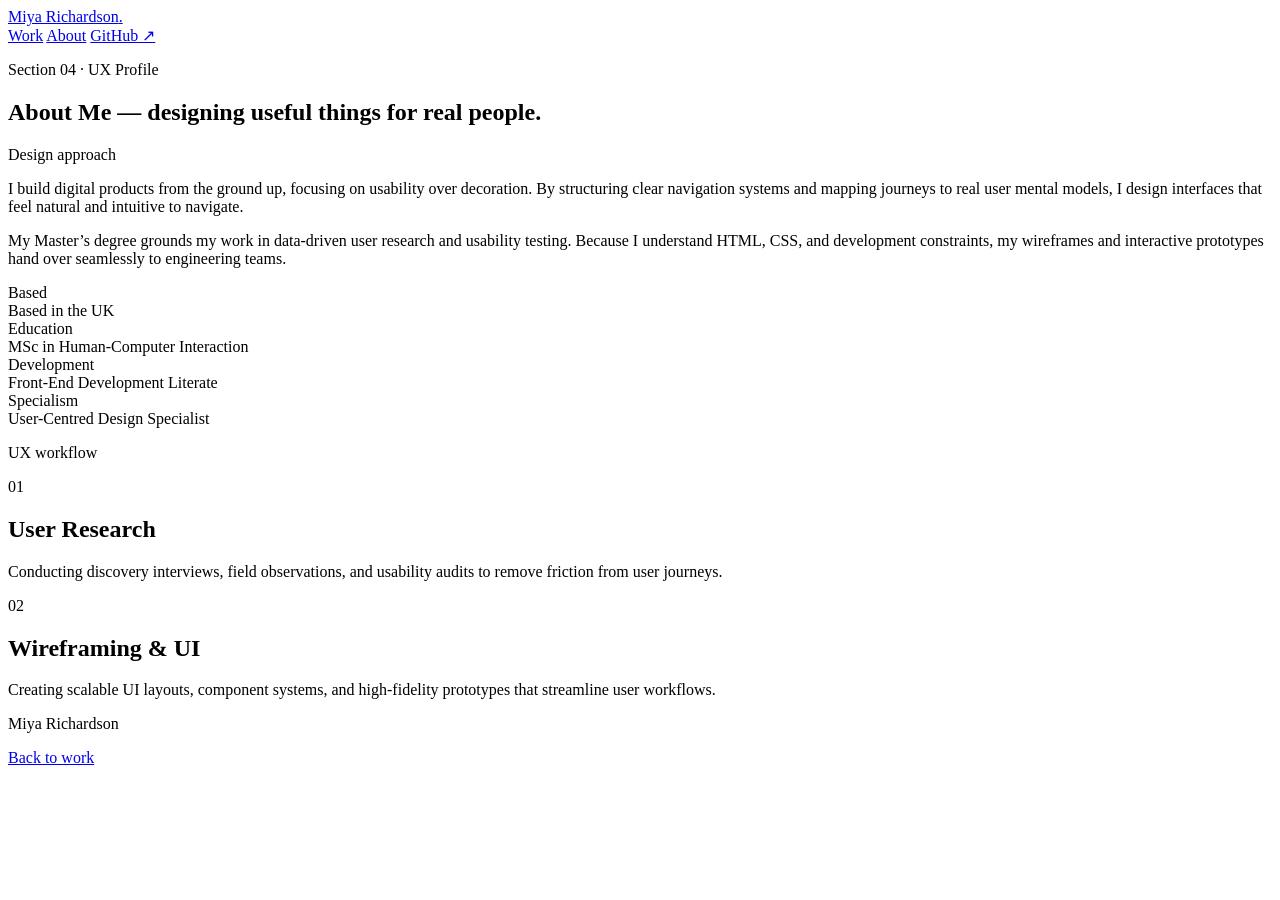
==== about.html @ 5bf1ccdc "Refactor about.html with new layout and styles Updated the structure and content of the about.html f" ====
<!DOCTYPE html>
<html lang="en-GB">

<head>
  <meta charset="UTF-8">
  <title>About Miya | Portfolio</title>
  <meta name="viewport" content="width=device-width, initial-scale=1">

  <link rel="stylesheet" href="style.css">
</head>

<body>

<header class="site-header">

  <div class="container site-nav">

    <a href="index.html" class="logo">
      Miya Richardson<span>.</span>
    </a>

    <nav class="nav-links">
      <a href="index.html#work" class="nav-link">Work</a>
      <a href="about.html" class="nav-link">About</a>

      <a
        href="https://github.com"
        target="_blank"
        rel="noopener noreferrer"
        class="nav-link"
      >
        GitHub ↗
      </a>
    </nav>

  </div>

</header>


<main>

  <!-- ABOUT HERO -->

  <section class="about-hero">

    <div class="container">

      <p class="eyebrow">
        Section 04 · UX Profile
      </p>

      <h1>
        About Me
        <span class="muted">
          — designing useful things for real people.
        </span>
      </h1>

    </div>

  </section>


  <!-- PROFILE -->

  <section class="profile-section section-border">

    <div class="container">

      <div class="two-column">

        <div>

          <p class="eyebrow">
            Design approach
          </p>

        </div>

        <div>

          <p class="large-copy">
            I build digital products from the ground up, focusing on
            usability over decoration. By structuring clear navigation
            systems and mapping journeys to real user mental models,
            I design interfaces that feel natural and intuitive to navigate.
          </p>

          <p class="body-copy">
            My Master’s degree grounds my work in data-driven user research
            and usability testing. Because I understand HTML, CSS, and
            development constraints, my wireframes and interactive prototypes
            hand over seamlessly to engineering teams.
          </p>

        </div>

      </div>


      <!-- DETAILS -->

      <div class="info-list">

        <div class="info-row">

          <div class="info-label">
            Based
          </div>

          <div class="info-value">
            Based in the UK
          </div>

        </div>

        <div class="info-row">

          <div class="info-label">
            Education
          </div>

          <div class="info-value">
            MSc in Human-Computer Interaction
          </div>

        </div>

        <div class="info-row">

          <div class="info-label">
            Development
          </div>

          <div class="info-value">
            Front-End Development Literate
          </div>

        </div>

        <div class="info-row">

          <div class="info-label">
            Specialism
          </div>

          <div class="info-value">
            User-Centred Design Specialist
          </div>

        </div>

      </div>

    </div>

  </section>


  <!-- WORKFLOW -->

  <section class="section">

    <div class="container">

      <div class="two-column">

        <div>

          <p class="eyebrow">
            UX workflow
          </p>

        </div>

        <div>

          <div class="approach-grid">

            <div class="approach-item">

              <span class="approach-number">
                01
              </span>

              <h2>
                User Research
              </h2>

              <p>
                Conducting discovery interviews, field observations,
                and usability audits to remove friction from user journeys.
              </p>

            </div>


            <div class="approach-item">

              <span class="approach-number">
                02
              </span>

              <h2>
                Wireframing &amp; UI
              </h2>

              <p>
                Creating scalable UI layouts, component systems, and
                high-fidelity prototypes that streamline user workflows.
              </p>

            </div>

          </div>

        </div>

      </div>

    </div>

  </section>

</main>


<footer>

  <div class="container footer-inner">

    <p>
      Miya Richardson
    </p>

    <a
      href="index.html"
      class="nav-link"
    >
      Back to work
    </a>

  </div>

</footer>

</body>
</html>
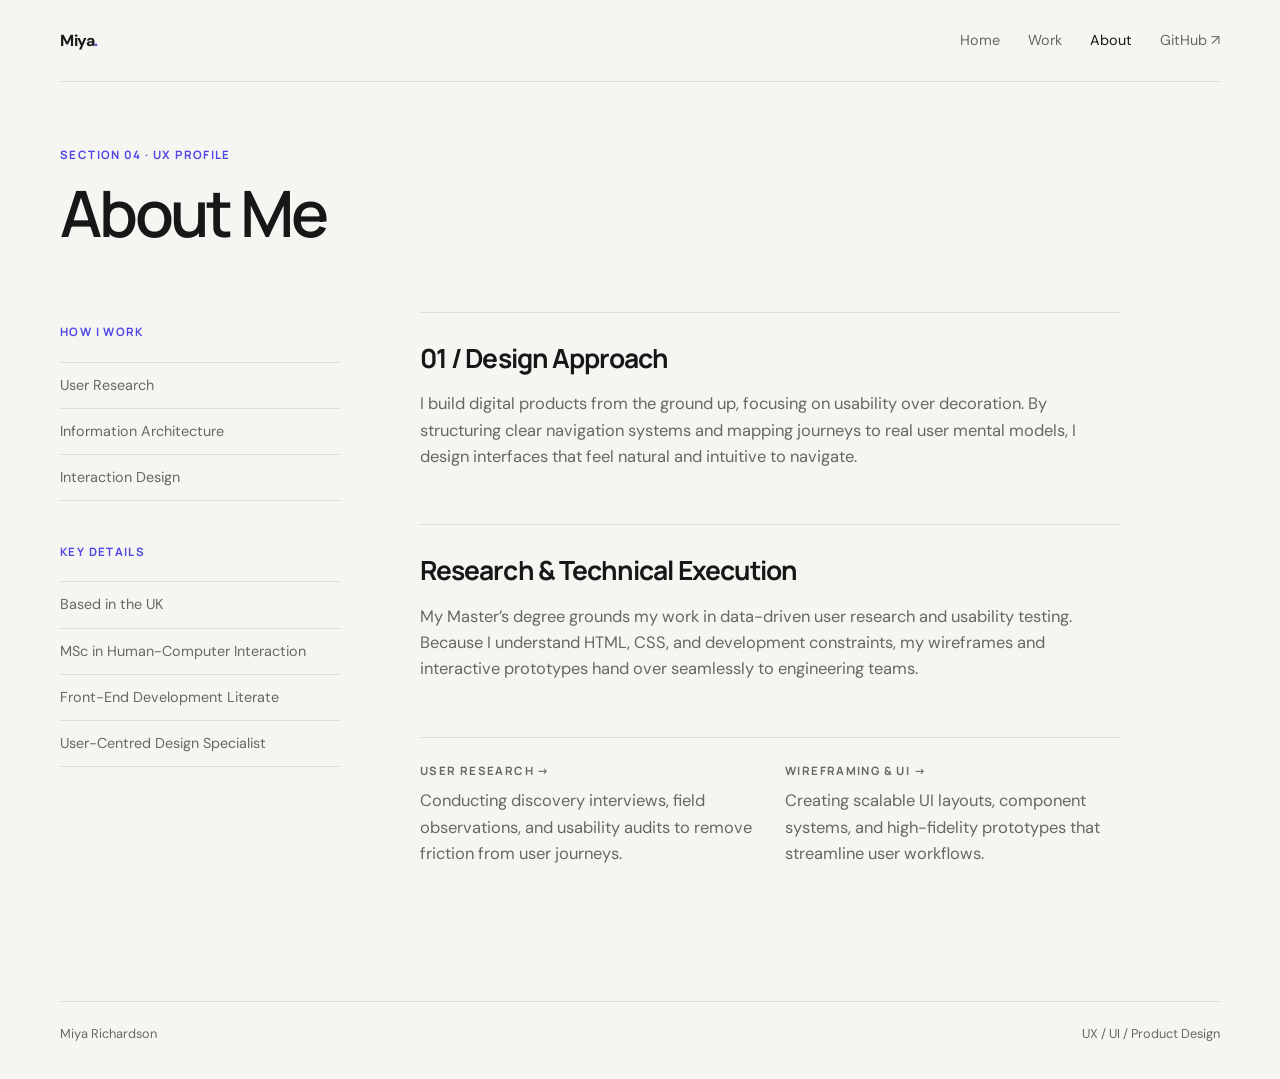
==== commit b727876e: "Add files via upload" ====
--- a/about.html
+++ b/about.html
@@ -1,249 +1,24 @@
-<!DOCTYPE html>
-<html lang="en-GB">
-
-<head>
-  <meta charset="UTF-8">
-  <title>About Miya | Portfolio</title>
-  <meta name="viewport" content="width=device-width, initial-scale=1">
-
-  <link rel="stylesheet" href="style.css">
-</head>
-
-<body>
-
-<header class="site-header">
-
-  <div class="container site-nav">
-
-    <a href="index.html" class="logo">
-      Miya Richardson<span>.</span>
-    </a>
-
-    <nav class="nav-links">
-      <a href="index.html#work" class="nav-link">Work</a>
-      <a href="about.html" class="nav-link">About</a>
-
-      <a
-        href="https://github.com"
-        target="_blank"
-        rel="noopener noreferrer"
-        class="nav-link"
-      >
-        GitHub ↗
-      </a>
-    </nav>
-
-  </div>
-
-</header>
-
-
-<main>
-
-  <!-- ABOUT HERO -->
-
-  <section class="about-hero">
-
-    <div class="container">
-
-      <p class="eyebrow">
-        Section 04 · UX Profile
-      </p>
-
-      <h1>
-        About Me
-        <span class="muted">
-          — designing useful things for real people.
-        </span>
-      </h1>
-
-    </div>
-
-  </section>
-
-
-  <!-- PROFILE -->
-
-  <section class="profile-section section-border">
-
-    <div class="container">
-
-      <div class="two-column">
-
-        <div>
-
-          <p class="eyebrow">
-            Design approach
-          </p>
-
-        </div>
-
-        <div>
-
-          <p class="large-copy">
-            I build digital products from the ground up, focusing on
-            usability over decoration. By structuring clear navigation
-            systems and mapping journeys to real user mental models,
-            I design interfaces that feel natural and intuitive to navigate.
-          </p>
-
-          <p class="body-copy">
-            My Master’s degree grounds my work in data-driven user research
-            and usability testing. Because I understand HTML, CSS, and
-            development constraints, my wireframes and interactive prototypes
-            hand over seamlessly to engineering teams.
-          </p>
-
-        </div>
-
-      </div>
-
-
-      <!-- DETAILS -->
-
-      <div class="info-list">
-
-        <div class="info-row">
-
-          <div class="info-label">
-            Based
-          </div>
-
-          <div class="info-value">
-            Based in the UK
-          </div>
-
-        </div>
-
-        <div class="info-row">
-
-          <div class="info-label">
-            Education
-          </div>
-
-          <div class="info-value">
-            MSc in Human-Computer Interaction
-          </div>
-
-        </div>
-
-        <div class="info-row">
-
-          <div class="info-label">
-            Development
-          </div>
-
-          <div class="info-value">
-            Front-End Development Literate
-          </div>
-
-        </div>
-
-        <div class="info-row">
-
-          <div class="info-label">
-            Specialism
-          </div>
-
-          <div class="info-value">
-            User-Centred Design Specialist
-          </div>
-
-        </div>
-
-      </div>
-
-    </div>
-
-  </section>
-
-
-  <!-- WORKFLOW -->
-
-  <section class="section">
-
-    <div class="container">
-
-      <div class="two-column">
-
-        <div>
-
-          <p class="eyebrow">
-            UX workflow
-          </p>
-
-        </div>
-
-        <div>
-
-          <div class="approach-grid">
-
-            <div class="approach-item">
-
-              <span class="approach-number">
-                01
-              </span>
-
-              <h2>
-                User Research
-              </h2>
-
-              <p>
-                Conducting discovery interviews, field observations,
-                and usability audits to remove friction from user journeys.
-              </p>
-
-            </div>
-
-
-            <div class="approach-item">
-
-              <span class="approach-number">
-                02
-              </span>
-
-              <h2>
-                Wireframing &amp; UI
-              </h2>
-
-              <p>
-                Creating scalable UI layouts, component systems, and
-                high-fidelity prototypes that streamline user workflows.
-              </p>
-
-            </div>
-
-          </div>
-
-        </div>
-
-      </div>
-
-    </div>
-
-  </section>
-
-</main>
-
-
-<footer>
-
-  <div class="container footer-inner">
-
-    <p>
-      Miya Richardson
-    </p>
-
-    <a
-      href="index.html"
-      class="nav-link"
-    >
-      Back to work
-    </a>
-
-  </div>
-
-</footer>
-
-</body>
-</html>
+<!DOCTYPE html>
+<html lang="en-GB">
+<head><meta charset="UTF-8"><meta name="viewport" content="width=device-width, initial-scale=1"><title>About Miya | Portfolio</title><link rel="stylesheet" href="portfolio.css"></head>
+<body>
+<div class="site-shell">
+<header class="topbar"><a class="brand" href="index.html">Miya<span>.</span></a><nav class="nav"><a href="index.html">Home</a><a href="index.html#projects">Work</a><a class="active" href="about.html">About</a><a href="https://github.com" target="_blank" rel="noopener">GitHub ↗</a></nav></header>
+<main>
+<section class="about-intro"><p class="eyebrow mono">Section 04 · UX Profile</p><h1>About Me</h1></section>
+<section class="about-grid">
+<aside class="about-side">
+<p class="mono" style="color:var(--accent);font-weight:700">How I work</p>
+<div class="skill-list"><div>User Research</div><div>Information Architecture</div><div>Interaction Design</div></div>
+<div style="margin-top:42px"><p class="mono" style="color:var(--accent);font-weight:700">Key details</p><div class="skill-list"><div>Based in the UK</div><div>MSc in Human-Computer Interaction</div><div>Front-End Development Literate</div><div>User-Centred Design Specialist</div></div></div>
+</aside>
+<div class="about-content">
+<div class="clean-box"><h2>01 / Design Approach</h2><p>I build digital products from the ground up, focusing on usability over decoration. By structuring clear navigation systems and mapping journeys to real user mental models, I design interfaces that feel natural and intuitive to navigate.</p></div>
+<div class="clean-box"><h2>Research &amp; Technical Execution</h2><p>My Master’s degree grounds my work in data-driven user research and usability testing. Because I understand HTML, CSS, and development constraints, my wireframes and interactive prototypes hand over seamlessly to engineering teams.</p></div>
+<div class="clean-box"><div style="display:grid;grid-template-columns:repeat(2,minmax(0,1fr));gap:30px"><div><p class="eyebrow mono" style="margin-bottom:8px">User Research →</p><p>Conducting discovery interviews, field observations, and usability audits to remove friction from user journeys.</p></div><div><p class="eyebrow mono" style="margin-bottom:8px">Wireframing &amp; UI →</p><p>Creating scalable UI layouts, component systems, and high-fidelity prototypes that streamline user workflows.</p></div></div></div>
+</div>
+</section>
+</main>
+<footer class="footer"><span>Miya Richardson</span><span>UX / UI / Product Design</span></footer>
+</div>
+</body></html>
--- a/portfolio.css
+++ b/portfolio.css
@@ -0,0 +1,12 @@
+@import url('https://fonts.googleapis.com/css2?family=DM+Sans:wght@400;500;600;700&family=Manrope:wght@400;500;600;700&display=swap');
+
+:root{--bg:#f5f5f2;--surface:#ffffff;--ink:#171717;--muted:#686862;--accent:#4f46e5;--line:#deded8;--soft:#eeeee9;}
+*{box-sizing:border-box} html{scroll-behavior:smooth} body{margin:0;background:var(--bg);color:var(--ink);font-family:'DM Sans',system-ui,sans-serif;font-size:16px;line-height:1.6} a{color:inherit;text-decoration:none} img{display:block;max-width:100%}
+.ui-sans, p, li{font-family:'DM Sans',system-ui,sans-serif}.mono{font-family:'Manrope',system-ui,sans-serif;font-size:.72rem!important;letter-spacing:.12em;text-transform:uppercase}.sketchbook-container{background:var(--bg)!important;background-image:none!important;min-height:100vh}.paper-sheet{background:transparent!important;box-shadow:none!important;border:0!important;border-radius:0!important;transform:none!important;min-height:0!important;transition:none!important;margin:0!important;overflow:visible!important}.page-turn-enter-forward,.page-turn-exit-forward,.page-turn-exit-backwards{transform:none!important;opacity:1!important}
+.site-shell{width:min(1160px,calc(100% - 40px));margin:0 auto}.topbar{height:82px;display:flex;align-items:center;justify-content:space-between;border-bottom:1px solid var(--line)}.brand{font-weight:700;letter-spacing:-.03em}.brand span{color:var(--accent)}.nav{display:flex;gap:28px;align-items:center;font-size:.9rem}.nav a{color:var(--muted);transition:color .2s}.nav a:hover,.nav a.active{color:var(--ink)}
+main{padding:0}.eyebrow{color:var(--accent);font-weight:700;margin:0 0 16px}.hero{padding:74px 0 58px}.hero h1{font-family:'Manrope',sans-serif;font-weight:600;letter-spacing:-.055em;font-size:clamp(2.5rem,6vw,4.8rem);line-height:1.02;max-width:920px;margin:0}.hero h1 em{font-style:normal;color:var(--accent)}.hero-copy{max-width:650px;color:var(--muted);font-size:1.1rem;margin:24px 0 0}.hero-actions{display:flex;gap:12px;margin-top:28px;flex-wrap:wrap}.btn{display:inline-flex;align-items:center;justify-content:center;padding:12px 18px;border-radius:999px;font-size:.88rem;font-weight:600;border:1px solid var(--ink);transition:transform .2s,background .2s}.btn:hover{transform:translateY(-2px)}.btn.primary{background:var(--ink);color:white}.btn.secondary{background:transparent}.section{padding:48px 0}.section-head{display:flex;justify-content:space-between;align-items:end;gap:24px;margin-bottom:22px}.section-title{font-family:'Manrope',sans-serif;font-size:1.7rem;letter-spacing:-.035em;margin:0;font-weight:600}.section-note{color:var(--muted);font-size:.9rem;margin:0}
+.project-list{display:grid;grid-template-columns:repeat(2,minmax(0,1fr));gap:20px}.project-card{background:var(--surface);border:1px solid var(--line);border-radius:18px;overflow:hidden;transition:transform .25s,box-shadow .25s,border-color .25s}.project-card:hover{transform:translateY(-4px);border-color:#c9c9c2;box-shadow:0 14px 35px rgba(0,0,0,.06)}.project-visual{height:285px;background:#f0f0ec;display:flex;align-items:center;justify-content:center;padding:28px}.project-visual img{max-height:230px;width:auto;max-width:72%;object-fit:contain}.project-card:nth-child(2) .project-visual img{max-height:210px;max-width:78%}.project-body{padding:22px 24px 24px}.project-meta{color:var(--accent);margin:0 0 8px}.project-body h3{font-family:'Manrope',sans-serif;font-size:1.45rem;line-height:1.2;letter-spacing:-.03em;margin:0 0 10px}.project-body p{color:var(--muted);margin:0;max-width:52ch}.project-link{display:inline-block;margin-top:18px;font-weight:600;font-size:.9rem}.project-link span{color:var(--accent)}
+.about-intro{padding:64px 0 30px}.about-intro h1,.case-hero h1{font-family:'Manrope',sans-serif;font-weight:600;letter-spacing:-.05em;line-height:1.04;margin:0;font-size:clamp(2.35rem,5vw,4rem);max-width:800px}.about-grid{display:grid;grid-template-columns:280px 1fr;gap:80px;padding:35px 0 80px}.about-side{color:var(--muted)}.about-side .skill-list{border-top:1px solid var(--line);margin-top:20px}.skill-list div{padding:11px 0;border-bottom:1px solid var(--line);font-size:.9rem}.about-content{max-width:700px}.about-content h2{font-family:'Manrope',sans-serif;font-size:1.65rem;letter-spacing:-.035em;margin:0 0 12px}.about-content p{color:var(--muted);font-size:1.03rem;margin:0 0 30px}.clean-box{padding:24px 0;border-top:1px solid var(--line)}
+.case-wrap{padding:0 0 90px}.case-top{display:flex;justify-content:space-between;align-items:center;padding:24px 0;border-bottom:1px solid var(--line)}.back{color:var(--muted);font-size:.9rem}.back:hover{color:var(--ink)}.case-hero{padding:58px 0 40px;border-bottom:1px solid var(--line)}.case-hero h1{max-width:850px}.case-hero .eyebrow{margin-bottom:12px}.case-facts{display:grid;grid-template-columns:repeat(3,1fr);gap:1px;background:var(--line);margin-top:28px;border:1px solid var(--line)}.case-facts>div{background:var(--bg);padding:16px}.case-facts strong{display:block;font-size:.72rem;color:var(--accent);text-transform:uppercase;letter-spacing:.1em;margin-bottom:4px}.case-content{max-width:820px;margin:0 auto;padding-top:48px}.case-content section{margin:0 0 58px}.case-content h2{font-family:'Manrope',sans-serif;font-size:1.7rem;letter-spacing:-.035em;margin:0 0 14px}.case-content h3{font-family:'Manrope',sans-serif;font-size:1.1rem;margin:0 0 8px}.case-content p,.case-content li{color:var(--muted);font-size:1rem;line-height:1.75}.case-content ul{padding-left:20px}.case-content .design-box{background:transparent!important;border:0!important;box-shadow:none!important;padding:24px 0!important;border-top:1px solid var(--line)!important;border-radius:0!important}.case-content img{border:0!important;box-shadow:none!important}.case-content [class*="bg-warmbg"]{background:transparent!important}.case-content [class*="border-black"]{border-color:var(--line)!important}.case-content .case-image{margin:24px auto;max-width:520px}.case-content .case-image img{max-height:520px;width:auto;margin:auto;object-fit:contain}.case-content .case-image.wide{max-width:760px}.case-content .case-image.wide img{width:100%;max-height:none}.case-content .grid{gap:24px}.case-content [class*="text-xl"]{font-size:1rem!important}.case-content [class*="text-2xl"]{font-size:1.7rem!important}.case-content [class*="text-3xl"]{font-size:1.1rem!important}.case-content [class*="text-4xl"],.case-content [class*="text-5xl"]{font-size:clamp(2.35rem,5vw,4rem)!important}.case-content [class*="space-y-12"]>*+*{margin-top:34px!important}.case-content [class*="space-y-8"]>*+*{margin-top:28px!important}.case-content [class*="space-y-6"]>*+*{margin-top:22px!important}.case-content [class*="p-6"]{padding:20px!important}.case-content [class*="p-5"]{padding:18px!important}.case-content [class*="p-4"]{padding:16px!important}.case-content [class*="max-w-md"]{max-width:430px!important}.case-content [class*="max-w-[180px]"]{max-width:150px!important}
+.footer{border-top:1px solid var(--line);padding:22px 0 34px;color:var(--muted);font-size:.8rem;display:flex;justify-content:space-between}.mobile-menu{display:none}
+@media(max-width:760px){.site-shell{width:min(100% - 28px,1160px)}.topbar{height:70px}.nav{gap:16px;font-size:.82rem}.hero{padding:52px 0 42px}.hero h1{font-size:clamp(2.4rem,12vw,3.7rem)}.project-list{grid-template-columns:1fr}.project-visual{height:250px}.project-visual img{max-height:205px}.about-grid{grid-template-columns:1fr;gap:30px}.about-side{max-width:430px}.case-top{padding:18px 0}.case-hero{padding:42px 0 30px}.case-facts{grid-template-columns:1fr}.case-content{padding-top:34px}.case-content section{margin-bottom:44px}.footer{gap:15px;flex-direction:column}}
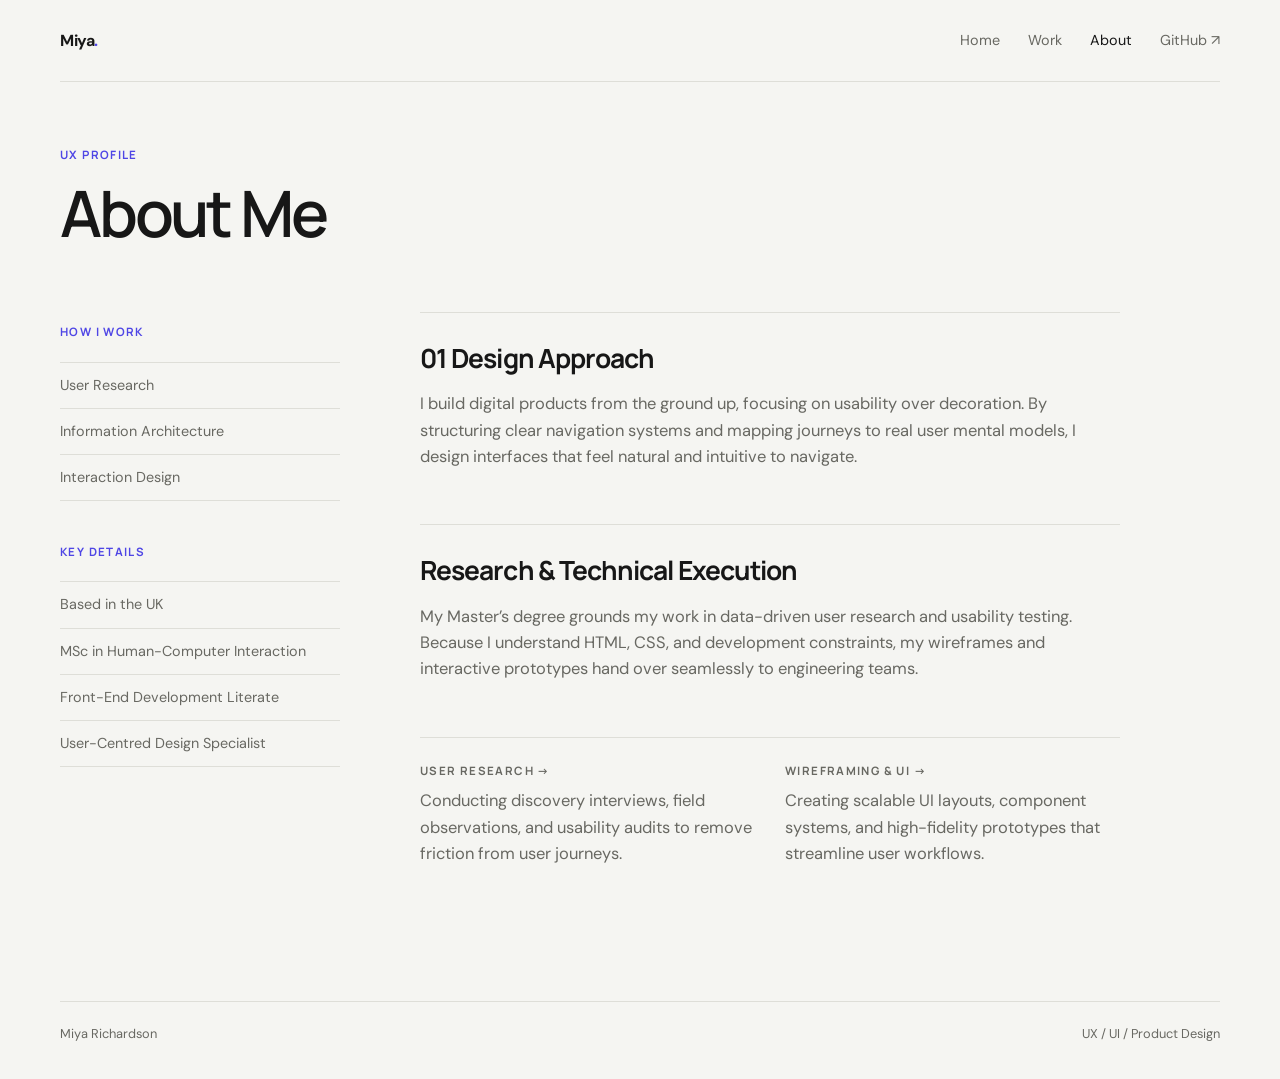
==== commit f8c9d162: "Refactor about.html structure and content" ====
--- a/about.html
+++ b/about.html
@@ -1,24 +1,241 @@
 <!DOCTYPE html>
 <html lang="en-GB">
-<head><meta charset="UTF-8"><meta name="viewport" content="width=device-width, initial-scale=1"><title>About Miya | Portfolio</title><link rel="stylesheet" href="portfolio.css"></head>
+
+<head>
+
+  <meta charset="UTF-8">
+  <meta name="viewport" content="width=device-width, initial-scale=1">
+
+  <title>About Miya | Portfolio</title>
+
+  <link rel="stylesheet" href="portfolio.css">
+
+</head>
+
+
 <body>
+
 <div class="site-shell">
-<header class="topbar"><a class="brand" href="index.html">Miya<span>.</span></a><nav class="nav"><a href="index.html">Home</a><a href="index.html#projects">Work</a><a class="active" href="about.html">About</a><a href="https://github.com" target="_blank" rel="noopener">GitHub ↗</a></nav></header>
-<main>
-<section class="about-intro"><p class="eyebrow mono">Section 04 · UX Profile</p><h1>About Me</h1></section>
-<section class="about-grid">
-<aside class="about-side">
-<p class="mono" style="color:var(--accent);font-weight:700">How I work</p>
-<div class="skill-list"><div>User Research</div><div>Information Architecture</div><div>Interaction Design</div></div>
-<div style="margin-top:42px"><p class="mono" style="color:var(--accent);font-weight:700">Key details</p><div class="skill-list"><div>Based in the UK</div><div>MSc in Human-Computer Interaction</div><div>Front-End Development Literate</div><div>User-Centred Design Specialist</div></div></div>
-</aside>
-<div class="about-content">
-<div class="clean-box"><h2>01 / Design Approach</h2><p>I build digital products from the ground up, focusing on usability over decoration. By structuring clear navigation systems and mapping journeys to real user mental models, I design interfaces that feel natural and intuitive to navigate.</p></div>
-<div class="clean-box"><h2>Research &amp; Technical Execution</h2><p>My Master’s degree grounds my work in data-driven user research and usability testing. Because I understand HTML, CSS, and development constraints, my wireframes and interactive prototypes hand over seamlessly to engineering teams.</p></div>
-<div class="clean-box"><div style="display:grid;grid-template-columns:repeat(2,minmax(0,1fr));gap:30px"><div><p class="eyebrow mono" style="margin-bottom:8px">User Research →</p><p>Conducting discovery interviews, field observations, and usability audits to remove friction from user journeys.</p></div><div><p class="eyebrow mono" style="margin-bottom:8px">Wireframing &amp; UI →</p><p>Creating scalable UI layouts, component systems, and high-fidelity prototypes that streamline user workflows.</p></div></div></div>
+
+
+  <header class="topbar">
+
+    <a class="brand" href="index.html">
+      Miya<span>.</span>
+    </a>
+
+    <nav class="nav">
+
+      <a href="index.html">
+        Home
+      </a>
+
+      <a href="index.html#projects">
+        Work
+      </a>
+
+      <a class="active" href="about.html">
+        About
+      </a>
+
+      <a
+        href="https://github.com"
+        target="_blank"
+        rel="noopener"
+      >
+        GitHub ↗
+      </a>
+
+    </nav>
+
+  </header>
+
+
+  <main>
+
+
+    <section class="about-intro">
+
+      <p class="eyebrow mono">
+        UX Profile
+      </p>
+
+      <h1>
+        About Me
+      </h1>
+
+    </section>
+
+
+    <section class="about-grid">
+
+
+      <aside class="about-side">
+
+        <p
+          class="mono"
+          style="color:var(--accent);font-weight:700"
+        >
+          How I work
+        </p>
+
+
+        <div class="skill-list">
+
+          <div>
+            User Research
+          </div>
+
+          <div>
+            Information Architecture
+          </div>
+
+          <div>
+            Interaction Design
+          </div>
+
+        </div>
+
+
+        <div style="margin-top:42px">
+
+          <p
+            class="mono"
+            style="color:var(--accent);font-weight:700"
+          >
+            Key details
+          </p>
+
+
+          <div class="skill-list">
+
+            <div>
+              Based in the UK
+            </div>
+
+            <div>
+              MSc in Human-Computer Interaction
+            </div>
+
+            <div>
+              Front-End Development Literate
+            </div>
+
+            <div>
+              User-Centred Design Specialist
+            </div>
+
+          </div>
+
+        </div>
+
+      </aside>
+
+
+
+      <div class="about-content">
+
+
+        <div class="clean-box">
+
+          <h2>
+            01 Design Approach
+          </h2>
+
+          <p>
+            I build digital products from the ground up, focusing on
+            usability over decoration. By structuring clear navigation
+            systems and mapping journeys to real user mental models,
+            I design interfaces that feel natural and intuitive to navigate.
+          </p>
+
+        </div>
+
+
+        <div class="clean-box">
+
+          <h2>
+            Research &amp; Technical Execution
+          </h2>
+
+          <p>
+            My Master’s degree grounds my work in data-driven user research
+            and usability testing. Because I understand HTML, CSS, and
+            development constraints, my wireframes and interactive
+            prototypes hand over seamlessly to engineering teams.
+          </p>
+
+        </div>
+
+
+        <div class="clean-box">
+
+          <div
+            style="
+              display:grid;
+              grid-template-columns:repeat(2,minmax(0,1fr));
+              gap:30px
+            "
+          >
+
+            <div>
+
+              <p
+                class="eyebrow mono"
+                style="margin-bottom:8px"
+              >
+                User Research →
+              </p>
+
+              <p>
+                Conducting discovery interviews, field observations,
+                and usability audits to remove friction from user journeys.
+              </p>
+
+            </div>
+
+
+            <div>
+
+              <p
+                class="eyebrow mono"
+                style="margin-bottom:8px"
+              >
+                Wireframing &amp; UI →
+              </p>
+
+              <p>
+                Creating scalable UI layouts, component systems,
+                and high-fidelity prototypes that streamline user workflows.
+              </p>
+
+            </div>
+
+          </div>
+
+        </div>
+
+
+      </div>
+
+    </section>
+
+  </main>
+
+
+  <footer class="footer">
+
+    <span>
+      Miya Richardson
+    </span>
+
+    <span>
+      UX / UI / Product Design
+    </span>
+
+  </footer>
+
 </div>
-</section>
-</main>
-<footer class="footer"><span>Miya Richardson</span><span>UX / UI / Product Design</span></footer>
-</div>
-</body></html>+
+</body>
+</html>
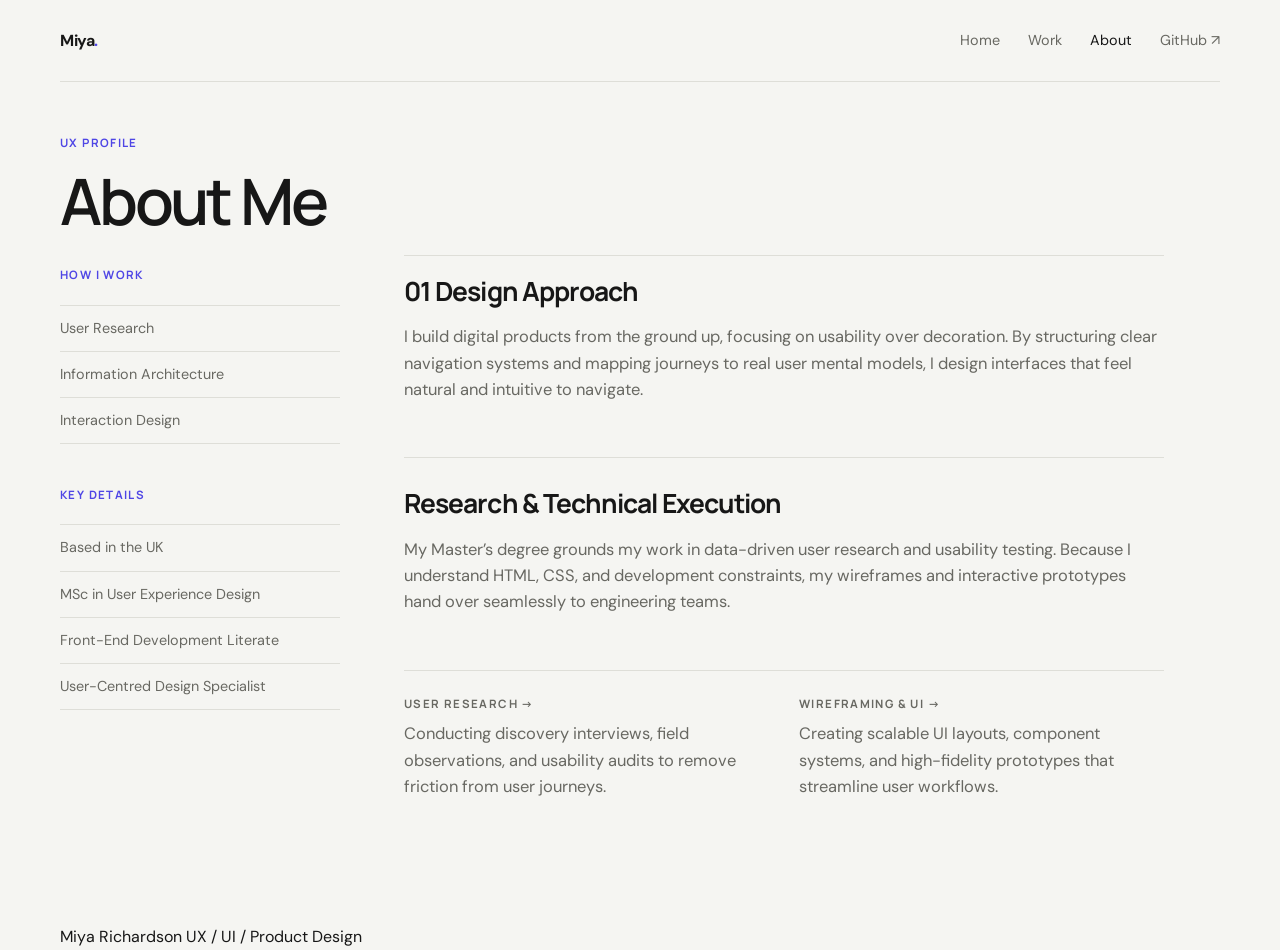
==== commit 02b35cff: "Update about.html" ====
--- a/about.html
+++ b/about.html
@@ -114,7 +114,7 @@
             </div>
 
             <div>
-              MSc in Human-Computer Interaction
+              MSc in User Experience Design
             </div>
 
             <div>
--- a/portfolio.css
+++ b/portfolio.css
@@ -1,12 +1,793 @@
 @import url('https://fonts.googleapis.com/css2?family=DM+Sans:wght@400;500;600;700&family=Manrope:wght@400;500;600;700&display=swap');
 
-:root{--bg:#f5f5f2;--surface:#ffffff;--ink:#171717;--muted:#686862;--accent:#4f46e5;--line:#deded8;--soft:#eeeee9;}
-*{box-sizing:border-box} html{scroll-behavior:smooth} body{margin:0;background:var(--bg);color:var(--ink);font-family:'DM Sans',system-ui,sans-serif;font-size:16px;line-height:1.6} a{color:inherit;text-decoration:none} img{display:block;max-width:100%}
-.ui-sans, p, li{font-family:'DM Sans',system-ui,sans-serif}.mono{font-family:'Manrope',system-ui,sans-serif;font-size:.72rem!important;letter-spacing:.12em;text-transform:uppercase}.sketchbook-container{background:var(--bg)!important;background-image:none!important;min-height:100vh}.paper-sheet{background:transparent!important;box-shadow:none!important;border:0!important;border-radius:0!important;transform:none!important;min-height:0!important;transition:none!important;margin:0!important;overflow:visible!important}.page-turn-enter-forward,.page-turn-exit-forward,.page-turn-exit-backwards{transform:none!important;opacity:1!important}
-.site-shell{width:min(1160px,calc(100% - 40px));margin:0 auto}.topbar{height:82px;display:flex;align-items:center;justify-content:space-between;border-bottom:1px solid var(--line)}.brand{font-weight:700;letter-spacing:-.03em}.brand span{color:var(--accent)}.nav{display:flex;gap:28px;align-items:center;font-size:.9rem}.nav a{color:var(--muted);transition:color .2s}.nav a:hover,.nav a.active{color:var(--ink)}
-main{padding:0}.eyebrow{color:var(--accent);font-weight:700;margin:0 0 16px}.hero{padding:74px 0 58px}.hero h1{font-family:'Manrope',sans-serif;font-weight:600;letter-spacing:-.055em;font-size:clamp(2.5rem,6vw,4.8rem);line-height:1.02;max-width:920px;margin:0}.hero h1 em{font-style:normal;color:var(--accent)}.hero-copy{max-width:650px;color:var(--muted);font-size:1.1rem;margin:24px 0 0}.hero-actions{display:flex;gap:12px;margin-top:28px;flex-wrap:wrap}.btn{display:inline-flex;align-items:center;justify-content:center;padding:12px 18px;border-radius:999px;font-size:.88rem;font-weight:600;border:1px solid var(--ink);transition:transform .2s,background .2s}.btn:hover{transform:translateY(-2px)}.btn.primary{background:var(--ink);color:white}.btn.secondary{background:transparent}.section{padding:48px 0}.section-head{display:flex;justify-content:space-between;align-items:end;gap:24px;margin-bottom:22px}.section-title{font-family:'Manrope',sans-serif;font-size:1.7rem;letter-spacing:-.035em;margin:0;font-weight:600}.section-note{color:var(--muted);font-size:.9rem;margin:0}
-.project-list{display:grid;grid-template-columns:repeat(2,minmax(0,1fr));gap:20px}.project-card{background:var(--surface);border:1px solid var(--line);border-radius:18px;overflow:hidden;transition:transform .25s,box-shadow .25s,border-color .25s}.project-card:hover{transform:translateY(-4px);border-color:#c9c9c2;box-shadow:0 14px 35px rgba(0,0,0,.06)}.project-visual{height:285px;background:#f0f0ec;display:flex;align-items:center;justify-content:center;padding:28px}.project-visual img{max-height:230px;width:auto;max-width:72%;object-fit:contain}.project-card:nth-child(2) .project-visual img{max-height:210px;max-width:78%}.project-body{padding:22px 24px 24px}.project-meta{color:var(--accent);margin:0 0 8px}.project-body h3{font-family:'Manrope',sans-serif;font-size:1.45rem;line-height:1.2;letter-spacing:-.03em;margin:0 0 10px}.project-body p{color:var(--muted);margin:0;max-width:52ch}.project-link{display:inline-block;margin-top:18px;font-weight:600;font-size:.9rem}.project-link span{color:var(--accent)}
-.about-intro{padding:64px 0 30px}.about-intro h1,.case-hero h1{font-family:'Manrope',sans-serif;font-weight:600;letter-spacing:-.05em;line-height:1.04;margin:0;font-size:clamp(2.35rem,5vw,4rem);max-width:800px}.about-grid{display:grid;grid-template-columns:280px 1fr;gap:80px;padding:35px 0 80px}.about-side{color:var(--muted)}.about-side .skill-list{border-top:1px solid var(--line);margin-top:20px}.skill-list div{padding:11px 0;border-bottom:1px solid var(--line);font-size:.9rem}.about-content{max-width:700px}.about-content h2{font-family:'Manrope',sans-serif;font-size:1.65rem;letter-spacing:-.035em;margin:0 0 12px}.about-content p{color:var(--muted);font-size:1.03rem;margin:0 0 30px}.clean-box{padding:24px 0;border-top:1px solid var(--line)}
-.case-wrap{padding:0 0 90px}.case-top{display:flex;justify-content:space-between;align-items:center;padding:24px 0;border-bottom:1px solid var(--line)}.back{color:var(--muted);font-size:.9rem}.back:hover{color:var(--ink)}.case-hero{padding:58px 0 40px;border-bottom:1px solid var(--line)}.case-hero h1{max-width:850px}.case-hero .eyebrow{margin-bottom:12px}.case-facts{display:grid;grid-template-columns:repeat(3,1fr);gap:1px;background:var(--line);margin-top:28px;border:1px solid var(--line)}.case-facts>div{background:var(--bg);padding:16px}.case-facts strong{display:block;font-size:.72rem;color:var(--accent);text-transform:uppercase;letter-spacing:.1em;margin-bottom:4px}.case-content{max-width:820px;margin:0 auto;padding-top:48px}.case-content section{margin:0 0 58px}.case-content h2{font-family:'Manrope',sans-serif;font-size:1.7rem;letter-spacing:-.035em;margin:0 0 14px}.case-content h3{font-family:'Manrope',sans-serif;font-size:1.1rem;margin:0 0 8px}.case-content p,.case-content li{color:var(--muted);font-size:1rem;line-height:1.75}.case-content ul{padding-left:20px}.case-content .design-box{background:transparent!important;border:0!important;box-shadow:none!important;padding:24px 0!important;border-top:1px solid var(--line)!important;border-radius:0!important}.case-content img{border:0!important;box-shadow:none!important}.case-content [class*="bg-warmbg"]{background:transparent!important}.case-content [class*="border-black"]{border-color:var(--line)!important}.case-content .case-image{margin:24px auto;max-width:520px}.case-content .case-image img{max-height:520px;width:auto;margin:auto;object-fit:contain}.case-content .case-image.wide{max-width:760px}.case-content .case-image.wide img{width:100%;max-height:none}.case-content .grid{gap:24px}.case-content [class*="text-xl"]{font-size:1rem!important}.case-content [class*="text-2xl"]{font-size:1.7rem!important}.case-content [class*="text-3xl"]{font-size:1.1rem!important}.case-content [class*="text-4xl"],.case-content [class*="text-5xl"]{font-size:clamp(2.35rem,5vw,4rem)!important}.case-content [class*="space-y-12"]>*+*{margin-top:34px!important}.case-content [class*="space-y-8"]>*+*{margin-top:28px!important}.case-content [class*="space-y-6"]>*+*{margin-top:22px!important}.case-content [class*="p-6"]{padding:20px!important}.case-content [class*="p-5"]{padding:18px!important}.case-content [class*="p-4"]{padding:16px!important}.case-content [class*="max-w-md"]{max-width:430px!important}.case-content [class*="max-w-[180px]"]{max-width:150px!important}
-.footer{border-top:1px solid var(--line);padding:22px 0 34px;color:var(--muted);font-size:.8rem;display:flex;justify-content:space-between}.mobile-menu{display:none}
-@media(max-width:760px){.site-shell{width:min(100% - 28px,1160px)}.topbar{height:70px}.nav{gap:16px;font-size:.82rem}.hero{padding:52px 0 42px}.hero h1{font-size:clamp(2.4rem,12vw,3.7rem)}.project-list{grid-template-columns:1fr}.project-visual{height:250px}.project-visual img{max-height:205px}.about-grid{grid-template-columns:1fr;gap:30px}.about-side{max-width:430px}.case-top{padding:18px 0}.case-hero{padding:42px 0 30px}.case-facts{grid-template-columns:1fr}.case-content{padding-top:34px}.case-content section{margin-bottom:44px}.footer{gap:15px;flex-direction:column}}
+
+:root {
+  --bg: #f5f5f2;
+  --surface: #ffffff;
+  --ink: #171717;
+  --muted: #686862;
+  --accent: #4f46e5;
+  --line: #deded8;
+  --soft: #eeeee9;
+}
+
+
+* {
+  box-sizing: border-box;
+}
+
+
+html {
+  scroll-behavior: smooth;
+}
+
+
+body {
+  margin: 0;
+  background: var(--bg);
+  color: var(--ink);
+  font-family: 'DM Sans', system-ui, sans-serif;
+  font-size: 16px;
+  line-height: 1.6;
+}
+
+
+a {
+  color: inherit;
+  text-decoration: none;
+}
+
+
+img {
+  display: block;
+  max-width: 100%;
+}
+
+
+.ui-sans,
+p,
+li {
+  font-family: 'DM Sans', system-ui, sans-serif;
+}
+
+
+.mono {
+  font-family: 'Manrope', system-ui, sans-serif;
+  font-size: .72rem !important;
+  letter-spacing: .12em;
+  text-transform: uppercase;
+}
+
+
+.sketchbook-container {
+  background: var(--bg) !important;
+  background-image: none !important;
+  min-height: 100vh;
+}
+
+
+.paper-sheet {
+  background: transparent !important;
+  box-shadow: none !important;
+  border: 0 !important;
+  border-radius: 0 !important;
+  transform: none !important;
+  min-height: 0 !important;
+  transition: none !important;
+  margin: 0 !important;
+  overflow: visible !important;
+}
+
+
+.page-turn-enter-forward,
+.page-turn-exit-forward,
+.page-turn-exit-backwards {
+  transform: none !important;
+  opacity: 1 !important;
+}
+
+
+/* ------------------------------
+   SITE
+------------------------------ */
+
+.site-shell {
+  width: min(1160px, calc(100% - 40px));
+  margin: 0 auto;
+}
+
+
+.topbar {
+  height: 82px;
+  display: flex;
+  align-items: center;
+  justify-content: space-between;
+  border-bottom: 1px solid var(--line);
+}
+
+
+.brand {
+  font-weight: 700;
+  letter-spacing: -.03em;
+}
+
+
+.brand span {
+  color: var(--accent);
+}
+
+
+.nav {
+  display: flex;
+  gap: 28px;
+  align-items: center;
+  font-size: .9rem;
+}
+
+
+.nav a {
+  color: var(--muted);
+  transition: color .2s;
+}
+
+
+.nav a:hover,
+.nav a.active {
+  color: var(--ink);
+}
+
+
+/* ------------------------------
+   HOMEPAGE
+------------------------------ */
+
+main {
+  padding: 0;
+}
+
+
+.eyebrow {
+  color: var(--accent);
+  font-weight: 700;
+  margin: 0 0 16px;
+}
+
+
+.hero {
+  padding: 54px 0 42px;
+}
+
+
+.hero h1 {
+  font-family: 'Manrope', sans-serif;
+  font-weight: 600;
+  letter-spacing: -.055em;
+  font-size: clamp(2.35rem, 5.2vw, 4.25rem);
+  line-height: 1.02;
+  max-width: 920px;
+  margin: 0;
+}
+
+
+.hero h1 em {
+  font-style: normal;
+  color: var(--accent);
+}
+
+
+.hero-copy {
+  max-width: 650px;
+  color: var(--muted);
+  font-size: 1.1rem;
+  margin: 24px 0 0;
+}
+
+
+.hero-actions {
+  display: flex;
+  gap: 12px;
+  margin-top: 28px;
+  flex-wrap: wrap;
+}
+
+
+.btn {
+  display: inline-flex;
+  align-items: center;
+  justify-content: center;
+  padding: 12px 18px;
+  border-radius: 999px;
+  font-size: .88rem;
+  font-weight: 600;
+  border: 1px solid var(--ink);
+  transition: transform .2s, background .2s;
+}
+
+
+.btn:hover {
+  transform: translateY(-2px);
+}
+
+
+.btn.primary {
+  background: var(--ink);
+  color: white;
+}
+
+
+.btn.secondary {
+  background: transparent;
+}
+
+
+.section {
+  padding: 48px 0;
+}
+
+
+.section-head {
+  display: flex;
+  justify-content: space-between;
+  align-items: end;
+  gap: 24px;
+  margin-bottom: 22px;
+}
+
+
+.section-title {
+  font-family: 'Manrope', sans-serif;
+  font-size: 1.7rem;
+  letter-spacing: -.035em;
+  margin: 0;
+  font-weight: 600;
+}
+
+
+.section-note {
+  color: var(--muted);
+  font-size: .9rem;
+  margin: 0;
+}
+
+
+/* ------------------------------
+   PROJECT CARDS
+------------------------------ */
+
+.project-list {
+  display: grid;
+  grid-template-columns: repeat(2, minmax(0, 1fr));
+  gap: 20px;
+}
+
+
+.project-card {
+  background: var(--surface);
+  border: 1px solid var(--line);
+  border-radius: 18px;
+  overflow: hidden;
+  transition:
+    transform .25s,
+    box-shadow .25s,
+    border-color .25s;
+}
+
+
+.project-card:hover {
+  transform: translateY(-4px);
+  border-color: #c9c9c2;
+  box-shadow: 0 14px 35px rgba(0,0,0,.06);
+}
+
+
+.project-visual {
+  height: 330px;
+  background: transparent;
+  display: flex;
+  align-items: center;
+  justify-content: center;
+  padding: 22px;
+  border-bottom: 1px solid var(--line);
+}
+
+
+.project-visual img {
+  max-height: 290px;
+  width: auto;
+  max-width: 88%;
+  object-fit: contain;
+}
+
+
+.project-card:nth-child(2)
+.project-visual img {
+  max-height: 255px;
+  max-width: 90%;
+}
+
+
+.project-body {
+  padding: 22px 24px 24px;
+}
+
+
+.project-meta {
+  color: var(--accent);
+  margin: 0 0 8px;
+}
+
+
+.project-body h3 {
+  font-family: 'Manrope', sans-serif;
+  font-size: 1.45rem;
+  line-height: 1.2;
+  letter-spacing: -.03em;
+  margin: 0 0 10px;
+}
+
+
+.project-body p {
+  color: var(--muted);
+  margin: 0;
+  max-width: 52ch;
+}
+
+
+.project-link {
+  display: inline-block;
+  margin-top: 18px;
+  font-weight: 600;
+  font-size: .9rem;
+}
+
+
+.project-link span {
+  color: var(--accent);
+}
+
+
+/* ------------------------------
+   ABOUT
+------------------------------ */
+
+.about-intro {
+  padding: 52px 0 10px;
+}
+
+
+.about-intro h1,
+.case-hero h1 {
+  font-family: 'Manrope', sans-serif;
+  font-weight: 600;
+  letter-spacing: -.05em;
+  line-height: 1.04;
+  margin: 0;
+  font-size: clamp(2.35rem, 5vw, 4rem);
+  max-width: 800px;
+}
+
+
+.about-grid {
+  display: grid;
+  grid-template-columns: 280px 1fr;
+  gap: 64px;
+  padding: 10px 0 70px;
+}
+
+
+.about-side {
+  color: var(--muted);
+}
+
+
+.about-side .skill-list {
+  border-top: 1px solid var(--line);
+  margin-top: 20px;
+}
+
+
+.skill-list div {
+  padding: 11px 0;
+  border-bottom: 1px solid var(--line);
+  font-size: .9rem;
+}
+
+
+.about-content {
+  max-width: 760px;
+}
+
+
+.about-content h2 {
+  font-family: 'Manrope', sans-serif;
+  font-size: 1.65rem;
+  letter-spacing: -.035em;
+  margin: 0 0 12px;
+}
+
+
+.about-content p {
+  color: var(--muted);
+  font-size: 1.03rem;
+  margin: 0 0 30px;
+}
+
+
+.clean-box {
+  padding: 24px 0;
+  border-top: 1px solid var(--line);
+}
+
+
+/* ------------------------------
+   CASE STUDIES
+------------------------------ */
+
+.case-wrap {
+  padding: 0 0 90px;
+}
+
+
+.case-top {
+  display: flex;
+  justify-content: space-between;
+  align-items: center;
+  padding: 24px 0;
+  border-bottom: 1px solid var(--line);
+}
+
+
+.back {
+  color: var(--muted);
+  font-size: .9rem;
+}
+
+
+.back:hover {
+  color: var(--ink);
+}
+
+
+.case-hero {
+  padding: 44px 0 32px;
+  border-bottom: 1px solid var(--line);
+}
+
+
+.case-hero h1 {
+  max-width: 850px;
+}
+
+
+.case-hero .eyebrow {
+  margin-bottom: 12px;
+}
+
+
+.case-facts {
+  display: grid;
+  grid-template-columns: repeat(3, 1fr);
+  gap: 1px;
+  background: var(--line);
+  margin-top: 28px;
+  border: 1px solid var(--line);
+}
+
+
+.case-facts > div {
+  background: var(--bg);
+  padding: 16px;
+}
+
+
+.case-facts strong {
+  display: block;
+  font-size: .72rem;
+  color: var(--accent);
+  text-transform: uppercase;
+  letter-spacing: .1em;
+  margin-bottom: 4px;
+}
+
+
+.case-content {
+  max-width: 820px;
+  margin: 0 auto;
+  padding-top: 38px;
+}
+
+
+.case-content section {
+  margin: 0 0 46px;
+}
+
+
+.case-content h2 {
+  font-family: 'Manrope', sans-serif;
+  font-size: 1.7rem;
+  letter-spacing: -.035em;
+  margin: 0 0 14px;
+}
+
+
+.case-content h3 {
+  font-family: 'Manrope', sans-serif;
+  font-size: 1.1rem;
+  margin: 0 0 8px;
+}
+
+
+.case-content p,
+.case-content li {
+  color: var(--muted);
+  font-size: 1rem;
+  line-height: 1.75;
+}
+
+
+.case-content ul {
+  padding-left: 20px;
+}
+
+
+.case-content .design-box {
+  background: transparent !important;
+  border: 0 !important;
+  box-shadow: none !important;
+  padding: 24px 0 !important;
+  border-top: 1px solid var(--line) !important;
+  border-radius: 0 !important;
+}
+
+
+.case-content img {
+  border: 0 !important;
+  box-shadow: none !important;
+  background: transparent !important;
+}
+
+
+.case-content [class*="bg-warmbg"] {
+  background: transparent !important;
+}
+
+
+.case-content [class*="border-black"] {
+  border-color: var(--line) !important;
+}
+
+
+.case-content .case-image {
+  margin: 22px auto;
+  max-width: 460px;
+}
+
+
+.case-content .case-image img {
+  max-height: 440px;
+  width: auto;
+  margin: auto;
+  object-fit: contain;
+}
+
+
+.case-content .case-image.wide {
+  max-width: 680px;
+}
+
+
+.case-content .case-image.wide img {
+  width: 100%;
+  max-height: none;
+}
+
+
+.case-content .grid {
+  gap: 24px;
+}
+
+
+.case-content [class*="text-xl"] {
+  font-size: 1rem !important;
+}
+
+
+.case-content [class*="text-2xl"] {
+  font-size: 1.7rem !important;
+}
+
+
+.case-content [class*="text-3xl"] {
+  font-size: 1.1rem !important;
+}
+
+
+.case-content [class*="text-4xl"],
+.case-content [class*="text-5xl"] {
+  font-size: clamp(2.35rem, 5vw, 4rem) !important;
+}
+
+
+.case-content [class*="space-y-12"] > * + * {
+  margin-top: 34px !important;
+}
+
+
+.case-content [class*="space-y-8"] > * + * {
+  margin-top: 28px !important;
+}
+
+
+.case-content [class*="space-y-6"] > * + * {
+  margin-top: 22px !important;
+}
+
+
+.case-content [class*="p-6"] {
+  padding: 20px !important;
+}
+
+
+.case-content [class*="p-5"] {
+  padding: 18px !important;
+}
+
+
+.case-content [class*="p-4"] {
+  padding: 16px !important;
+}
+
+
+.case-content [class*="max-w-md"] {
+  max-width: 430px !important;
+}
+
+
+/* ------------------------------
+   FINAL IMAGE REFINEMENTS
+------------------------------ */
+
+.project-card .project-visual {
+  border-bottom: 1px solid var(--line);
+}
+
+
+.about-content .clean-box:first-child {
+  padding-top: 14px;
+}
+
+
+.signlanguage-wrap {
+  max-width: 500px !important;
+  margin-left: auto !important;
+  margin-right: auto !important;
+}
+
+
+.signlanguage-wrap img {
+  max-height: 360px !important;
+  width: auto !important;
+  max-width: 100% !important;
+  margin: auto !important;
+}
+
+
+.case-content .design-box > img,
+.case-content .design-box > div > img {
+  max-height: 420px;
+  width: auto;
+  max-width: 100%;
+  margin-left: auto;
+  margin-right: auto;
+  object-fit: contain;
+}
+
+
+.case-content .design-box img[alt*='Final High Fidelity'],
+.case-content .design-box img[alt*='Final High-Fidelity'] {
+  max-height: none;
+  width: 100%;
+}
+
+
+/* ------------------------------
+   MOBILE
+------------------------------ */
+
+@media (max-width:760px) {
+
+  .site-shell {
+    width: min(100% - 28px, 1160px);
+  }
+
+
+  .topbar {
+    height: 70px;
+  }
+
+
+  .nav {
+    gap: 16px;
+    font-size: .82rem;
+  }
+
+
+  .hero {
+    padding: 52px 0 42px;
+  }
+
+
+  .hero h1 {
+    font-size: clamp(2.4rem, 12vw, 3.7rem);
+  }
+
+
+  .project-list {
+    grid-template-columns: 1fr;
+  }
+
+
+  .project-visual {
+    height: 260px;
+  }
+
+
+  .project-visual img {
+    max-height: 225px;
+  }
+
+
+  .project-card:nth-child(2)
+  .project-visual img {
+    max-height: 210px;
+  }
+
+
+  .about-intro {
+    padding-top: 42px;
+  }
+
+
+  .about-grid {
+    grid-template-columns: 1fr;
+    gap: 30px;
+    padding-top: 4px;
+  }
+
+
+  .about-side {
+    max-width: 430px;
+  }
+
+
+  .case-top {
+    padding: 18px 0;
+  }
+
+
+  .case-hero {
+    padding: 42px 0 30px;
+  }
+
+
+  .case-facts {
+    grid-template-columns: 1fr;
+  }
+
+
+  .case-content {
+    padding-top: 34px;
+  }
+
+
+  .case-content section {
+    margin-bottom: 44px;
+  }
+
+
+  .footer {
+    gap: 15px;
+    flex-direction: column;
+  }
+
+}
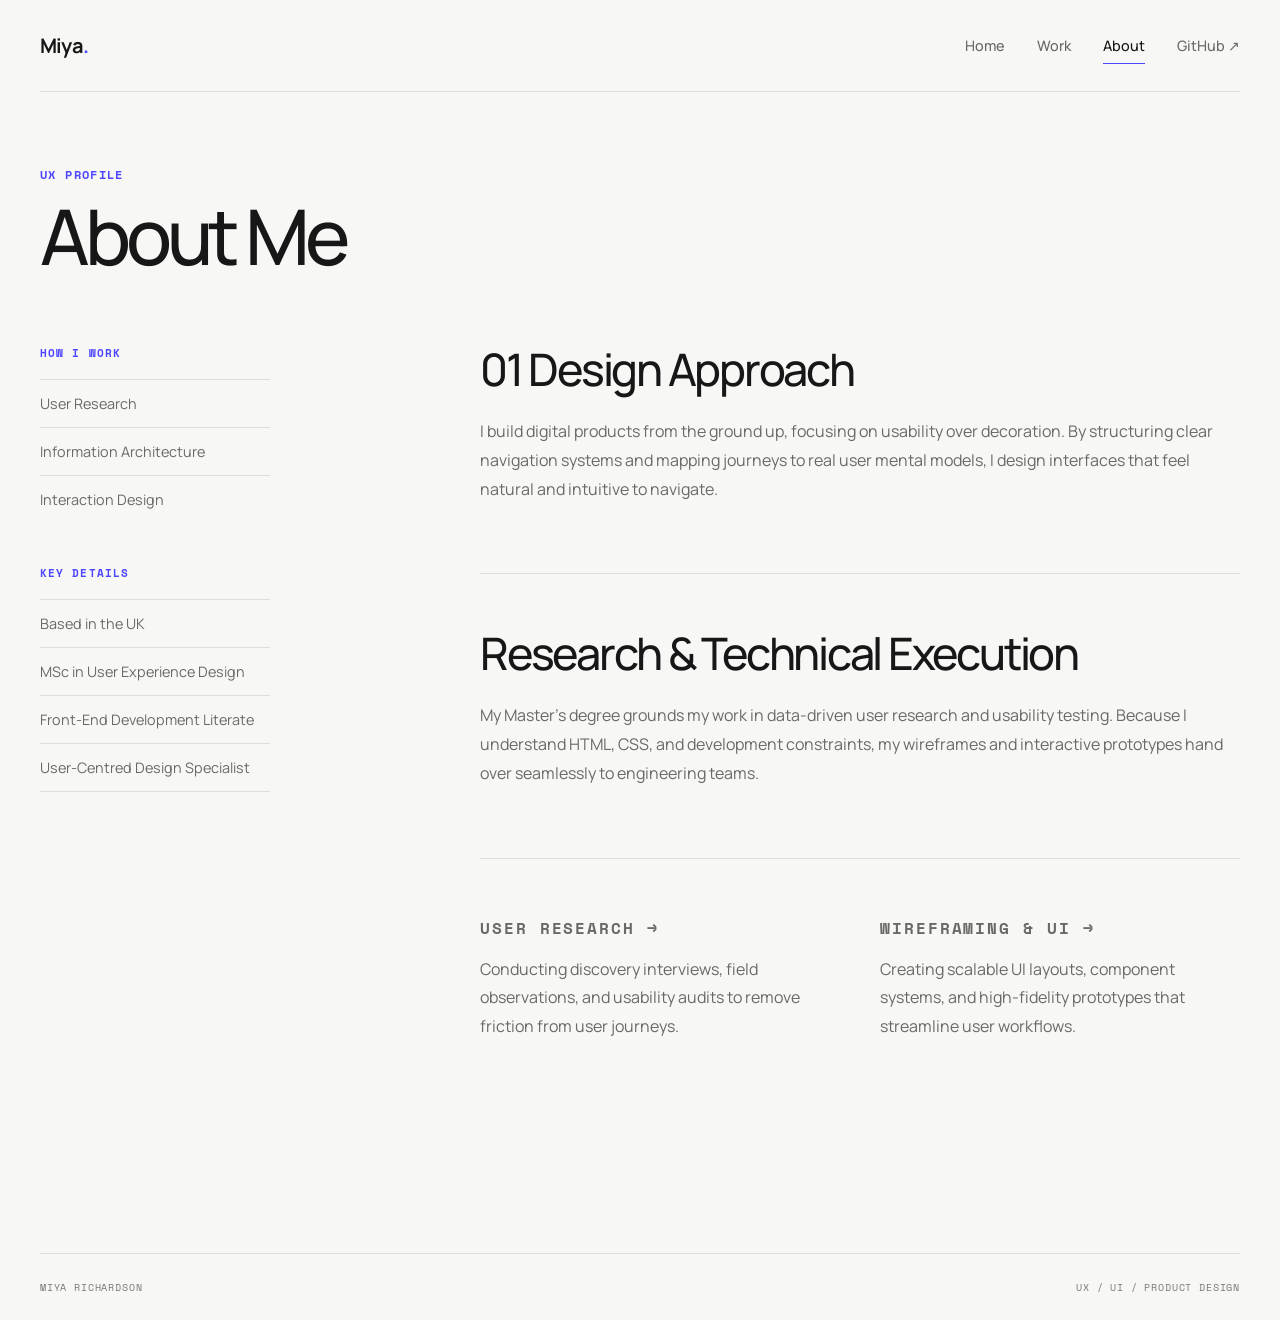
==== commit a9fcb117: "Add Google Fonts preconnect and stylesheet links" ====
--- a/about.html
+++ b/about.html
@@ -8,6 +8,14 @@
 
   <title>About Miya | Portfolio</title>
 
+  <link rel="preconnect" href="https://fonts.googleapis.com">
+  <link rel="preconnect" href="https://fonts.gstatic.com" crossorigin>
+
+  <link
+    href="https://fonts.googleapis.com/css2?family=Manrope:wght@400;500;600;700&family=Space+Mono:wght@400;700&display=swap"
+    rel="stylesheet"
+  >
+
   <link rel="stylesheet" href="portfolio.css">
 
 </head>
@@ -17,6 +25,8 @@
 
 <div class="site-shell">
 
+
+  <!-- HEADER -->
 
   <header class="topbar">
 
@@ -51,177 +61,184 @@
   </header>
 
 
+  <!-- MAIN -->
+
   <main>
 
 
-    <section class="about-intro">
-
-      <p class="eyebrow mono">
-        UX Profile
-      </p>
-
-      <h1>
-        About Me
-      </h1>
+    <!-- PAGE INTRO -->
+
+    <section class="about-page">
+
+      <div class="about-header">
+
+        <p class="eyebrow mono">
+          UX Profile
+        </p>
+
+        <h1>
+          About Me
+        </h1>
+
+      </div>
+
+
+      <!-- CONTENT -->
+
+      <div class="about-layout">
+
+
+        <!-- SIDEBAR -->
+
+        <aside class="about-sidebar">
+
+          <p class="about-sidebar-title">
+            How I work
+          </p>
+
+
+          <div class="about-sidebar-item">
+            User Research
+          </div>
+
+          <div class="about-sidebar-item">
+            Information Architecture
+          </div>
+
+          <div class="about-sidebar-item">
+            Interaction Design
+          </div>
+
+
+          <div style="margin-top:42px">
+
+            <p class="about-sidebar-title">
+              Key details
+            </p>
+
+
+            <div class="about-sidebar-item">
+              Based in the UK
+            </div>
+
+            <div class="about-sidebar-item">
+              MSc in User Experience Design
+            </div>
+
+            <div class="about-sidebar-item">
+              Front-End Development Literate
+            </div>
+
+            <div class="about-sidebar-item">
+              User-Centred Design Specialist
+            </div>
+
+          </div>
+
+        </aside>
+
+
+        <!-- MAIN ABOUT CONTENT -->
+
+        <div class="about-content">
+
+
+          <!-- DESIGN APPROACH -->
+
+          <section class="about-section">
+
+            <h2>
+              01 Design Approach
+            </h2>
+
+            <p>
+              I build digital products from the ground up, focusing on
+              usability over decoration. By structuring clear navigation
+              systems and mapping journeys to real user mental models,
+              I design interfaces that feel natural and intuitive to navigate.
+            </p>
+
+          </section>
+
+
+          <!-- RESEARCH -->
+
+          <section class="about-section">
+
+            <h2>
+              Research &amp; Technical Execution
+            </h2>
+
+            <p>
+              My Master’s degree grounds my work in data-driven user research
+              and usability testing. Because I understand HTML, CSS, and
+              development constraints, my wireframes and interactive
+              prototypes hand over seamlessly to engineering teams.
+            </p>
+
+          </section>
+
+
+          <!-- SKILLS -->
+
+          <section class="about-section">
+
+            <div
+              style="
+                display:grid;
+                grid-template-columns:repeat(2,minmax(0,1fr));
+                gap:40px
+              "
+            >
+
+              <div>
+
+                <p
+                  class="eyebrow mono"
+                  style="margin-bottom:12px"
+                >
+                  User Research →
+                </p>
+
+                <p>
+                  Conducting discovery interviews, field observations,
+                  and usability audits to remove friction from user journeys.
+                </p>
+
+              </div>
+
+
+              <div>
+
+                <p
+                  class="eyebrow mono"
+                  style="margin-bottom:12px"
+                >
+                  Wireframing &amp; UI →
+                </p>
+
+                <p>
+                  Creating scalable UI layouts, component systems,
+                  and high-fidelity prototypes that streamline user workflows.
+                </p>
+
+              </div>
+
+            </div>
+
+          </section>
+
+
+        </div>
+
+      </div>
 
     </section>
 
-
-    <section class="about-grid">
-
-
-      <aside class="about-side">
-
-        <p
-          class="mono"
-          style="color:var(--accent);font-weight:700"
-        >
-          How I work
-        </p>
-
-
-        <div class="skill-list">
-
-          <div>
-            User Research
-          </div>
-
-          <div>
-            Information Architecture
-          </div>
-
-          <div>
-            Interaction Design
-          </div>
-
-        </div>
-
-
-        <div style="margin-top:42px">
-
-          <p
-            class="mono"
-            style="color:var(--accent);font-weight:700"
-          >
-            Key details
-          </p>
-
-
-          <div class="skill-list">
-
-            <div>
-              Based in the UK
-            </div>
-
-            <div>
-              MSc in User Experience Design
-            </div>
-
-            <div>
-              Front-End Development Literate
-            </div>
-
-            <div>
-              User-Centred Design Specialist
-            </div>
-
-          </div>
-
-        </div>
-
-      </aside>
-
-
-
-      <div class="about-content">
-
-
-        <div class="clean-box">
-
-          <h2>
-            01 Design Approach
-          </h2>
-
-          <p>
-            I build digital products from the ground up, focusing on
-            usability over decoration. By structuring clear navigation
-            systems and mapping journeys to real user mental models,
-            I design interfaces that feel natural and intuitive to navigate.
-          </p>
-
-        </div>
-
-
-        <div class="clean-box">
-
-          <h2>
-            Research &amp; Technical Execution
-          </h2>
-
-          <p>
-            My Master’s degree grounds my work in data-driven user research
-            and usability testing. Because I understand HTML, CSS, and
-            development constraints, my wireframes and interactive
-            prototypes hand over seamlessly to engineering teams.
-          </p>
-
-        </div>
-
-
-        <div class="clean-box">
-
-          <div
-            style="
-              display:grid;
-              grid-template-columns:repeat(2,minmax(0,1fr));
-              gap:30px
-            "
-          >
-
-            <div>
-
-              <p
-                class="eyebrow mono"
-                style="margin-bottom:8px"
-              >
-                User Research →
-              </p>
-
-              <p>
-                Conducting discovery interviews, field observations,
-                and usability audits to remove friction from user journeys.
-              </p>
-
-            </div>
-
-
-            <div>
-
-              <p
-                class="eyebrow mono"
-                style="margin-bottom:8px"
-              >
-                Wireframing &amp; UI →
-              </p>
-
-              <p>
-                Creating scalable UI layouts, component systems,
-                and high-fidelity prototypes that streamline user workflows.
-              </p>
-
-            </div>
-
-          </div>
-
-        </div>
-
-
-      </div>
-
-    </section>
-
   </main>
 
+
+  <!-- FOOTER -->
 
   <footer class="footer">
 
@@ -235,6 +252,7 @@
 
   </footer>
 
+
 </div>
 
 </body>
--- a/portfolio.css
+++ b/portfolio.css
@@ -1,793 +1,1347 @@
-@import url('https://fonts.googleapis.com/css2?family=DM+Sans:wght@400;500;600;700&family=Manrope:wght@400;500;600;700&display=swap');
-
-
-:root {
-  --bg: #f5f5f2;
-  --surface: #ffffff;
-  --ink: #171717;
-  --muted: #686862;
-  --accent: #4f46e5;
-  --line: #deded8;
-  --soft: #eeeee9;
-}
-
+/* =========================================================
+   MIYA RICHARDSON — PORTFOLIO
+   Clean / Modern / UX-focused
+========================================================= */
+
+
+/* =========================================================
+   RESET
+========================================================= */
 
 * {
   box-sizing: border-box;
 }
 
-
 html {
   scroll-behavior: smooth;
 }
 
-
 body {
   margin: 0;
-  background: var(--bg);
-  color: var(--ink);
-  font-family: 'DM Sans', system-ui, sans-serif;
-  font-size: 16px;
-  line-height: 1.6;
-}
-
+  padding: 0;
+
+  background: #f7f7f5;
+  color: #171717;
+
+  font-family: 'Manrope', sans-serif;
+
+  -webkit-font-smoothing: antialiased;
+  text-rendering: optimizeLegibility;
+}
+
+img {
+  max-width: 100%;
+  display: block;
+}
 
 a {
   color: inherit;
   text-decoration: none;
 }
 
-
-img {
-  display: block;
-  max-width: 100%;
-}
-
-
-.ui-sans,
-p,
-li {
-  font-family: 'DM Sans', system-ui, sans-serif;
-}
-
+button,
+input,
+textarea,
+select {
+  font: inherit;
+}
+
+
+/* =========================================================
+   GLOBAL CONTAINER
+========================================================= */
+
+.site-shell {
+  width: min(1380px, calc(100% - 80px));
+  margin: 0 auto;
+}
+
+
+/* =========================================================
+   TYPOGRAPHY
+========================================================= */
 
 .mono {
-  font-family: 'Manrope', system-ui, sans-serif;
-  font-size: .72rem !important;
-  letter-spacing: .12em;
+  font-family: 'Space Mono', monospace;
+}
+
+.eyebrow {
+  margin: 0;
+
+  font-family: 'Space Mono', monospace;
+  font-size: 0.72rem;
+  font-weight: 700;
+
+  line-height: 1.4;
+  letter-spacing: 0.12em;
   text-transform: uppercase;
-}
-
-
-.sketchbook-container {
-  background: var(--bg) !important;
-  background-image: none !important;
-  min-height: 100vh;
-}
-
-
-.paper-sheet {
-  background: transparent !important;
-  box-shadow: none !important;
-  border: 0 !important;
-  border-radius: 0 !important;
-  transform: none !important;
-  min-height: 0 !important;
-  transition: none !important;
-  margin: 0 !important;
-  overflow: visible !important;
-}
-
-
-.page-turn-enter-forward,
-.page-turn-exit-forward,
-.page-turn-exit-backwards {
-  transform: none !important;
-  opacity: 1 !important;
-}
-
-
-/* ------------------------------
-   SITE
------------------------------- */
-
-.site-shell {
-  width: min(1160px, calc(100% - 40px));
-  margin: 0 auto;
-}
-
+
+  color: #4d46ff;
+}
+
+h1,
+h2,
+h3,
+h4,
+p {
+  margin-top: 0;
+}
+
+
+/* =========================================================
+   HEADER
+========================================================= */
 
 .topbar {
-  height: 82px;
+  height: 92px;
+
   display: flex;
   align-items: center;
   justify-content: space-between;
-  border-bottom: 1px solid var(--line);
-}
-
+
+  border-bottom: 1px solid #dededb;
+}
 
 .brand {
+  font-size: 1.25rem;
   font-weight: 700;
-  letter-spacing: -.03em;
-}
-
+
+  letter-spacing: -0.04em;
+}
 
 .brand span {
-  color: var(--accent);
-}
-
+  color: #4d46ff;
+}
 
 .nav {
   display: flex;
-  gap: 28px;
   align-items: center;
-  font-size: .9rem;
-}
-
+  gap: 32px;
+}
 
 .nav a {
-  color: var(--muted);
-  transition: color .2s;
-}
-
-
-.nav a:hover,
+  position: relative;
+
+  color: #696965;
+
+  font-size: 0.9rem;
+  font-weight: 500;
+
+  transition: color 0.2s ease;
+}
+
+.nav a:hover {
+  color: #171717;
+}
+
 .nav a.active {
-  color: var(--ink);
-}
-
-
-/* ------------------------------
-   HOMEPAGE
------------------------------- */
-
-main {
-  padding: 0;
-}
-
-
-.eyebrow {
-  color: var(--accent);
-  font-weight: 700;
-  margin: 0 0 16px;
-}
-
+  color: #171717;
+}
+
+.nav a.active::after {
+  content: "";
+
+  position: absolute;
+
+  left: 0;
+  right: 0;
+  bottom: -9px;
+
+  height: 1px;
+
+  background: #4d46ff;
+}
+
+
+/* =========================================================
+   HERO
+========================================================= */
 
 .hero {
-  padding: 54px 0 42px;
-}
-
+  min-height: 660px;
+
+  display: flex;
+  flex-direction: column;
+  justify-content: center;
+
+  position: relative;
+
+  padding: 75px 0 110px;
+}
+
+.hero-content {
+  max-width: 920px;
+}
 
 .hero h1 {
-  font-family: 'Manrope', sans-serif;
-  font-weight: 600;
-  letter-spacing: -.055em;
-  font-size: clamp(2.35rem, 5.2vw, 4.25rem);
-  line-height: 1.02;
-  max-width: 920px;
-  margin: 0;
-}
-
+  max-width: 900px;
+
+  margin: 22px 0 30px;
+
+  font-size: clamp(3rem, 6vw, 5.6rem);
+
+  font-weight: 500;
+
+  line-height: 0.98;
+
+  letter-spacing: -0.065em;
+}
 
 .hero h1 em {
   font-style: normal;
-  color: var(--accent);
-}
-
+  color: #4d46ff;
+}
 
 .hero-copy {
-  max-width: 650px;
-  color: var(--muted);
-  font-size: 1.1rem;
-  margin: 24px 0 0;
-}
-
+  max-width: 690px;
+
+  margin: 0;
+
+  color: #686864;
+
+  font-size: 1.08rem;
+
+  line-height: 1.75;
+}
+
+
+/* =========================================================
+   HERO BUTTONS
+========================================================= */
 
 .hero-actions {
   display: flex;
+  align-items: center;
+
   gap: 12px;
-  margin-top: 28px;
-  flex-wrap: wrap;
-}
-
+
+  margin-top: 38px;
+}
 
 .btn {
+  min-height: 48px;
+
   display: inline-flex;
   align-items: center;
   justify-content: center;
-  padding: 12px 18px;
-  border-radius: 999px;
-  font-size: .88rem;
+
+  padding: 0 22px;
+
+  border: 1px solid #171717;
+
+  font-size: 0.82rem;
   font-weight: 600;
-  border: 1px solid var(--ink);
-  transition: transform .2s, background .2s;
-}
-
+
+  transition:
+    transform 0.25s ease,
+    background 0.25s ease,
+    color 0.25s ease,
+    border-color 0.25s ease;
+}
 
 .btn:hover {
   transform: translateY(-2px);
 }
 
-
 .btn.primary {
-  background: var(--ink);
-  color: white;
-}
-
+  background: #171717;
+  color: #ffffff;
+}
+
+.btn.primary:hover {
+  background: #4d46ff;
+  border-color: #4d46ff;
+}
 
 .btn.secondary {
   background: transparent;
 }
 
+.btn.secondary:hover {
+  background: #ffffff;
+}
+
+
+/* =========================================================
+   SCROLL CUE
+========================================================= */
+
+.scroll-cue {
+  position: absolute;
+
+  left: 0;
+  bottom: 30px;
+
+  display: flex;
+  align-items: center;
+  gap: 12px;
+
+  color: #777773;
+
+  font-family: 'Space Mono', monospace;
+  font-size: 0.68rem;
+
+  transition:
+    color 0.2s ease,
+    transform 0.2s ease;
+}
+
+.scroll-cue:hover {
+  color: #171717;
+  transform: translateY(3px);
+}
+
+.scroll-line {
+  width: 38px;
+  height: 1px;
+
+  background: currentColor;
+}
+
+
+/* =========================================================
+   SECTIONS
+========================================================= */
 
 .section {
-  padding: 48px 0;
-}
-
+  padding: 95px 0;
+}
+
+.projects-section {
+  border-top: 1px solid #dededb;
+}
 
 .section-head {
   display: flex;
+  align-items: flex-end;
   justify-content: space-between;
-  align-items: end;
-  gap: 24px;
-  margin-bottom: 22px;
-}
-
+
+  gap: 40px;
+
+  margin-bottom: 50px;
+}
 
 .section-title {
-  font-family: 'Manrope', sans-serif;
-  font-size: 1.7rem;
-  letter-spacing: -.035em;
+  margin: 8px 0 0;
+
+  font-size: clamp(2.3rem, 4vw, 3.5rem);
+
+  font-weight: 500;
+
+  line-height: 1;
+
+  letter-spacing: -0.055em;
+}
+
+.section-note {
+  max-width: 330px;
+
   margin: 0;
-  font-weight: 600;
-}
-
-
-.section-note {
-  color: var(--muted);
-  font-size: .9rem;
-  margin: 0;
-}
-
-
-/* ------------------------------
-   PROJECT CARDS
------------------------------- */
+
+  color: #777773;
+
+  font-size: 0.9rem;
+
+  line-height: 1.6;
+}
+
+
+/* =========================================================
+   PROJECT GRID
+========================================================= */
 
 .project-list {
   display: grid;
+
   grid-template-columns: repeat(2, minmax(0, 1fr));
-  gap: 20px;
-}
-
+
+  gap: 28px;
+}
+
+
+/* =========================================================
+   PROJECT CARD
+========================================================= */
 
 .project-card {
-  background: var(--surface);
-  border: 1px solid var(--line);
-  border-radius: 18px;
   overflow: hidden;
+
+  background: #ffffff;
+
+  border: 1px solid #dededb;
+
   transition:
-    transform .25s,
-    box-shadow .25s,
-    border-color .25s;
-}
-
+    transform 0.35s cubic-bezier(.22, 1, .36, 1),
+    border-color 0.35s ease;
+}
 
 .project-card:hover {
-  transform: translateY(-4px);
-  border-color: #c9c9c2;
-  box-shadow: 0 14px 35px rgba(0,0,0,.06);
-}
-
+  transform: translateY(-6px);
+
+  border-color: #c8c8c4;
+}
+
+.project-card-link {
+  display: block;
+}
+
+
+/* =========================================================
+   PROJECT IMAGE AREA
+========================================================= */
 
 .project-visual {
   height: 330px;
-  background: transparent;
+
   display: flex;
   align-items: center;
   justify-content: center;
-  padding: 22px;
-  border-bottom: 1px solid var(--line);
-}
-
+
+  overflow: hidden;
+
+  background: #f2f2ef;
+}
 
 .project-visual img {
-  max-height: 290px;
-  width: auto;
-  max-width: 88%;
+  width: 100%;
+  height: 100%;
+
+  display: block;
+
   object-fit: contain;
-}
-
-
-.project-card:nth-child(2)
-.project-visual img {
-  max-height: 255px;
-  max-width: 90%;
-}
-
+
+  padding: 35px;
+
+  transition:
+    transform 0.6s cubic-bezier(.22, 1, .36, 1);
+}
+
+.project-card:hover .project-visual img {
+  transform: scale(1.035);
+}
+
+
+/* =========================================================
+   PROJECT BODY
+========================================================= */
 
 .project-body {
-  padding: 22px 24px 24px;
-}
-
+  padding: 30px 30px 34px;
+}
 
 .project-meta {
-  color: var(--accent);
-  margin: 0 0 8px;
-}
-
+  margin: 0 0 12px;
+
+  color: #4d46ff;
+
+  font-family: 'Space Mono', monospace;
+  font-size: 0.68rem;
+  font-weight: 700;
+
+  letter-spacing: 0.1em;
+  text-transform: uppercase;
+}
 
 .project-body h3 {
-  font-family: 'Manrope', sans-serif;
-  font-size: 1.45rem;
+  margin: 0 0 15px;
+
+  font-size: clamp(1.65rem, 3vw, 2.2rem);
+
+  font-weight: 500;
+
+  line-height: 1.1;
+
+  letter-spacing: -0.045em;
+}
+
+.project-body p:not(.project-meta) {
+  max-width: 620px;
+
+  margin: 0;
+
+  color: #696965;
+
+  font-size: 0.95rem;
+
+  line-height: 1.7;
+}
+
+.project-link {
+  display: inline-flex;
+  align-items: center;
+  gap: 8px;
+
+  margin-top: 25px;
+
+  font-size: 0.85rem;
+  font-weight: 600;
+}
+
+.arrow {
+  transition: transform 0.25s ease;
+}
+
+.project-card:hover .arrow {
+  transform: translateX(4px);
+}
+
+
+/* =========================================================
+   WHAT I BRING
+========================================================= */
+
+.what-i-bring {
+  padding-top: 40px;
+  padding-bottom: 110px;
+}
+
+.clean-box {
+  padding-top: 35px;
+
+  border-top: 1px solid #dededb;
+}
+
+.statement {
+  max-width: 850px;
+
+  margin: 20px 0 0;
+
+  font-size: clamp(1.7rem, 3vw, 2.7rem);
+
   line-height: 1.2;
-  letter-spacing: -.03em;
-  margin: 0 0 10px;
-}
-
-
-.project-body p {
-  color: var(--muted);
+
+  letter-spacing: -0.05em;
+}
+
+
+/* =========================================================
+   FOOTER
+========================================================= */
+
+.footer {
+  display: flex;
+  align-items: center;
+  justify-content: space-between;
+
+  padding: 25px 0;
+
+  border-top: 1px solid #dededb;
+
+  color: #777773;
+
+  font-family: 'Space Mono', monospace;
+  font-size: 0.65rem;
+
+  letter-spacing: 0.08em;
+  text-transform: uppercase;
+}
+
+
+/* =========================================================
+   CASE STUDY PAGES
+========================================================= */
+
+.case-study {
+  padding: 80px 0 120px;
+}
+
+.case-study-header {
+  max-width: 900px;
+
+  margin-bottom: 70px;
+}
+
+.case-study-header h1 {
+  max-width: 900px;
+
+  margin: 16px 0 22px;
+
+  font-size: clamp(3rem, 6vw, 5rem);
+
+  font-weight: 500;
+
+  line-height: 1;
+
+  letter-spacing: -0.065em;
+}
+
+.case-study-intro {
+  max-width: 720px;
+
   margin: 0;
-  max-width: 52ch;
-}
-
-
-.project-link {
-  display: inline-block;
-  margin-top: 18px;
-  font-weight: 600;
-  font-size: .9rem;
-}
-
-
-.project-link span {
-  color: var(--accent);
-}
-
-
-/* ------------------------------
-   ABOUT
------------------------------- */
-
-.about-intro {
-  padding: 52px 0 10px;
-}
-
-
-.about-intro h1,
-.case-hero h1 {
-  font-family: 'Manrope', sans-serif;
-  font-weight: 600;
-  letter-spacing: -.05em;
-  line-height: 1.04;
-  margin: 0;
-  font-size: clamp(2.35rem, 5vw, 4rem);
-  max-width: 800px;
-}
-
-
-.about-grid {
-  display: grid;
-  grid-template-columns: 280px 1fr;
-  gap: 64px;
-  padding: 10px 0 70px;
-}
-
-
-.about-side {
-  color: var(--muted);
-}
-
-
-.about-side .skill-list {
-  border-top: 1px solid var(--line);
-  margin-top: 20px;
-}
-
-
-.skill-list div {
-  padding: 11px 0;
-  border-bottom: 1px solid var(--line);
-  font-size: .9rem;
-}
-
-
-.about-content {
-  max-width: 760px;
-}
-
-
-.about-content h2 {
-  font-family: 'Manrope', sans-serif;
-  font-size: 1.65rem;
-  letter-spacing: -.035em;
-  margin: 0 0 12px;
-}
-
-
-.about-content p {
-  color: var(--muted);
-  font-size: 1.03rem;
-  margin: 0 0 30px;
-}
-
-
-.clean-box {
-  padding: 24px 0;
-  border-top: 1px solid var(--line);
-}
-
-
-/* ------------------------------
-   CASE STUDIES
------------------------------- */
-
-.case-wrap {
-  padding: 0 0 90px;
-}
-
-
-.case-top {
+
+  color: #696965;
+
+  font-size: 1.1rem;
+
+  line-height: 1.75;
+}
+
+
+/* =========================================================
+   CASE STUDY HERO IMAGE
+
+   Keeps imagery restrained rather than huge.
+========================================================= */
+
+.case-study-hero {
+  width: 100%;
+
   display: flex;
-  justify-content: space-between;
+  justify-content: center;
   align-items: center;
-  padding: 24px 0;
-  border-bottom: 1px solid var(--line);
-}
-
-
-.back {
-  color: var(--muted);
-  font-size: .9rem;
-}
-
-
-.back:hover {
-  color: var(--ink);
-}
-
-
-.case-hero {
-  padding: 44px 0 32px;
-  border-bottom: 1px solid var(--line);
-}
-
-
-.case-hero h1 {
-  max-width: 850px;
-}
-
-
-.case-hero .eyebrow {
-  margin-bottom: 12px;
-}
-
-
-.case-facts {
-  display: grid;
-  grid-template-columns: repeat(3, 1fr);
-  gap: 1px;
-  background: var(--line);
-  margin-top: 28px;
-  border: 1px solid var(--line);
-}
-
-
-.case-facts > div {
-  background: var(--bg);
-  padding: 16px;
-}
-
-
-.case-facts strong {
-  display: block;
-  font-size: .72rem;
-  color: var(--accent);
-  text-transform: uppercase;
-  letter-spacing: .1em;
-  margin-bottom: 4px;
-}
-
-
-.case-content {
-  max-width: 820px;
-  margin: 0 auto;
-  padding-top: 38px;
-}
-
-
-.case-content section {
-  margin: 0 0 46px;
-}
-
-
-.case-content h2 {
-  font-family: 'Manrope', sans-serif;
-  font-size: 1.7rem;
-  letter-spacing: -.035em;
-  margin: 0 0 14px;
-}
-
-
-.case-content h3 {
-  font-family: 'Manrope', sans-serif;
-  font-size: 1.1rem;
-  margin: 0 0 8px;
-}
-
-
-.case-content p,
-.case-content li {
-  color: var(--muted);
-  font-size: 1rem;
-  line-height: 1.75;
-}
-
-
-.case-content ul {
-  padding-left: 20px;
-}
-
-
-.case-content .design-box {
-  background: transparent !important;
-  border: 0 !important;
-  box-shadow: none !important;
-  padding: 24px 0 !important;
-  border-top: 1px solid var(--line) !important;
-  border-radius: 0 !important;
-}
-
-
-.case-content img {
-  border: 0 !important;
-  box-shadow: none !important;
-  background: transparent !important;
-}
-
-
-.case-content [class*="bg-warmbg"] {
-  background: transparent !important;
-}
-
-
-.case-content [class*="border-black"] {
-  border-color: var(--line) !important;
-}
-
-
-.case-content .case-image {
-  margin: 22px auto;
-  max-width: 460px;
-}
-
-
-.case-content .case-image img {
-  max-height: 440px;
-  width: auto;
-  margin: auto;
-  object-fit: contain;
-}
-
-
-.case-content .case-image.wide {
-  max-width: 680px;
-}
-
-
-.case-content .case-image.wide img {
-  width: 100%;
-  max-height: none;
-}
-
-
-.case-content .grid {
-  gap: 24px;
-}
-
-
-.case-content [class*="text-xl"] {
-  font-size: 1rem !important;
-}
-
-
-.case-content [class*="text-2xl"] {
-  font-size: 1.7rem !important;
-}
-
-
-.case-content [class*="text-3xl"] {
-  font-size: 1.1rem !important;
-}
-
-
-.case-content [class*="text-4xl"],
-.case-content [class*="text-5xl"] {
-  font-size: clamp(2.35rem, 5vw, 4rem) !important;
-}
-
-
-.case-content [class*="space-y-12"] > * + * {
-  margin-top: 34px !important;
-}
-
-
-.case-content [class*="space-y-8"] > * + * {
-  margin-top: 28px !important;
-}
-
-
-.case-content [class*="space-y-6"] > * + * {
-  margin-top: 22px !important;
-}
-
-
-.case-content [class*="p-6"] {
-  padding: 20px !important;
-}
-
-
-.case-content [class*="p-5"] {
-  padding: 18px !important;
-}
-
-
-.case-content [class*="p-4"] {
-  padding: 16px !important;
-}
-
-
-.case-content [class*="max-w-md"] {
-  max-width: 430px !important;
-}
-
-
-/* ------------------------------
-   FINAL IMAGE REFINEMENTS
------------------------------- */
-
-.project-card .project-visual {
-  border-bottom: 1px solid var(--line);
-}
-
-
-.about-content .clean-box:first-child {
-  padding-top: 14px;
-}
-
-
-.signlanguage-wrap {
-  max-width: 500px !important;
-  margin-left: auto !important;
-  margin-right: auto !important;
-}
-
-
-.signlanguage-wrap img {
-  max-height: 360px !important;
-  width: auto !important;
-  max-width: 100% !important;
-  margin: auto !important;
-}
-
-
-.case-content .design-box > img,
-.case-content .design-box > div > img {
-  max-height: 420px;
+
+  margin: 0 0 80px;
+
+  background: #f2f2ef;
+
+  overflow: hidden;
+}
+
+.case-study-hero img {
   width: auto;
   max-width: 100%;
+
+  max-height: 580px;
+
+  object-fit: contain;
+
+  padding: 45px;
+}
+
+
+/* =========================================================
+   CASE STUDY CONTENT
+========================================================= */
+
+.case-study-layout {
+  display: grid;
+
+  grid-template-columns: 230px minmax(0, 760px);
+
+  justify-content: space-between;
+
+  gap: 70px;
+}
+
+.case-study-sidebar {
+  position: sticky;
+
+  top: 35px;
+
+  align-self: start;
+}
+
+.case-study-sidebar p {
+  margin: 0 0 15px;
+
+  color: #4d46ff;
+
+  font-family: 'Space Mono', monospace;
+  font-size: 0.68rem;
+  font-weight: 700;
+
+  letter-spacing: 0.1em;
+  text-transform: uppercase;
+}
+
+.case-study-sidebar a {
+  display: block;
+
+  padding: 10px 0;
+
+  border-bottom: 1px solid #dededb;
+
+  color: #696965;
+
+  font-size: 0.85rem;
+
+  transition: color 0.2s ease;
+}
+
+.case-study-sidebar a:hover {
+  color: #4d46ff;
+}
+
+.case-study-content h2 {
+  margin: 0 0 22px;
+
+  padding-top: 5px;
+
+  font-size: clamp(2rem, 3.5vw, 3rem);
+
+  font-weight: 500;
+
+  line-height: 1.05;
+
+  letter-spacing: -0.05em;
+}
+
+.case-study-content h3 {
+  margin: 55px 0 15px;
+
+  font-size: 1.35rem;
+
+  font-weight: 600;
+
+  letter-spacing: -0.025em;
+}
+
+.case-study-content p {
+  max-width: 720px;
+
+  margin-bottom: 24px;
+
+  color: #696965;
+
+  font-size: 1rem;
+
+  line-height: 1.8;
+}
+
+.case-study-content ul {
+  margin: 0 0 30px;
+
+  padding-left: 20px;
+
+  color: #696965;
+
+  line-height: 1.8;
+}
+
+.case-study-content li {
+  margin-bottom: 8px;
+}
+
+
+/* =========================================================
+   CASE STUDY IMAGE / MEDIA
+
+   Smaller than before so pages don't become
+   enormous walls of imagery.
+========================================================= */
+
+.case-study-image {
+  width: 100%;
+
+  margin: 45px 0;
+
+  display: flex;
+  justify-content: center;
+  align-items: center;
+
+  background: transparent;
+
+  overflow: hidden;
+}
+
+.case-study-image img {
+  width: auto;
+  max-width: 90%;
+
+  max-height: 650px;
+
+  object-fit: contain;
+
+  border-radius: 0;
+
+  box-shadow: none;
+}
+
+
+/* =========================================================
+   PHONE / DEVICE IMAGES
+
+   Use this class when an image is specifically
+   a phone mockup and shouldn't become enormous.
+========================================================= */
+
+.phone-image {
+  max-width: 340px !important;
+  max-height: 620px !important;
+
   margin-left: auto;
   margin-right: auto;
+}
+
+
+/* =========================================================
+   SIGN LANGUAGE IMAGE
+
+   Your renamed image should use:
+   signlanguage.png
+
+   This prevents it from taking over the page.
+========================================================= */
+
+.signlanguage-image {
+  width: 100%;
+
+  max-width: 720px;
+
+  max-height: 500px;
+
+  margin-left: auto;
+  margin-right: auto;
+
   object-fit: contain;
 }
 
 
-.case-content .design-box img[alt*='Final High Fidelity'],
-.case-content .design-box img[alt*='Final High-Fidelity'] {
-  max-height: none;
+/* =========================================================
+   TWO IMAGE ROW
+========================================================= */
+
+.image-row {
+  display: grid;
+
+  grid-template-columns: repeat(2, minmax(0, 1fr));
+
+  gap: 25px;
+
+  margin: 50px 0;
+}
+
+.image-row img {
   width: 100%;
-}
-
-
-/* ------------------------------
+  height: 420px;
+
+  object-fit: contain;
+
+  background: #f2f2ef;
+}
+
+
+/* =========================================================
+   ABOUT PAGE
+========================================================= */
+
+.about-page {
+  padding: 75px 0 120px;
+}
+
+.about-header {
+  margin-bottom: 70px;
+}
+
+.about-header h1 {
+  margin: 15px 0 0;
+
+  font-size: clamp(3rem, 6vw, 5rem);
+
+  font-weight: 500;
+
+  line-height: 1;
+
+  letter-spacing: -0.065em;
+}
+
+.about-layout {
+  display: grid;
+
+  grid-template-columns: 230px minmax(0, 760px);
+
+  justify-content: space-between;
+
+  gap: 70px;
+}
+
+.about-sidebar {
+  align-self: start;
+}
+
+.about-sidebar-title {
+  margin: 0 0 18px;
+
+  color: #4d46ff;
+
+  font-family: 'Space Mono', monospace;
+  font-size: 0.68rem;
+  font-weight: 700;
+
+  letter-spacing: 0.1em;
+  text-transform: uppercase;
+}
+
+.about-sidebar-item {
+  padding: 14px 0;
+
+  border-top: 1px solid #dededb;
+
+  color: #696965;
+
+  font-size: 0.9rem;
+}
+
+.about-sidebar-item:last-child {
+  border-bottom: 1px solid #dededb;
+}
+
+.about-content {
+  margin-top: 0;
+}
+
+.about-section {
+  padding-top: 0;
+  margin-bottom: 70px;
+}
+
+.about-section + .about-section {
+  padding-top: 55px;
+
+  border-top: 1px solid #dededb;
+}
+
+.about-section h2 {
+  margin: 0 0 25px;
+
+  font-size: clamp(2rem, 3.5vw, 3rem);
+
+  font-weight: 500;
+
+  line-height: 1.05;
+
+  letter-spacing: -0.05em;
+}
+
+.about-section p {
+  max-width: 760px;
+
+  margin-bottom: 22px;
+
+  color: #696965;
+
+  font-size: 1rem;
+
+  line-height: 1.8;
+}
+
+
+/* =========================================================
+   CONTACT / CTA
+========================================================= */
+
+.contact-block {
+  padding: 60px 0;
+
+  border-top: 1px solid #dededb;
+}
+
+.contact-block h2 {
+  max-width: 700px;
+
+  margin: 15px 0 30px;
+
+  font-size: clamp(2.2rem, 4vw, 3.7rem);
+
+  font-weight: 500;
+
+  line-height: 1;
+
+  letter-spacing: -0.055em;
+}
+
+
+/* =========================================================
+   SCROLL REVEALS
+========================================================= */
+
+.reveal {
+  opacity: 0;
+
+  transition:
+    opacity 0.9s ease,
+    transform 1s cubic-bezier(.16, 1, .3, 1);
+}
+
+.reveal-left {
+  transform: translateX(-120px);
+}
+
+.reveal-right {
+  transform: translateX(120px);
+}
+
+.reveal-up {
+  transform: translateY(50px);
+}
+
+.reveal.visible {
+  opacity: 1;
+
+  transform: translate3d(0, 0, 0);
+}
+
+
+/* =========================================================
+   HERO LOAD
+========================================================= */
+
+.hero-animate {
+  opacity: 0;
+
+  transform: translateY(25px);
+
+  animation:
+    heroEnter 0.8s cubic-bezier(.16, 1, .3, 1)
+    forwards;
+}
+
+.hero-animate:nth-child(1) {
+  animation-delay: 0.05s;
+}
+
+.hero-animate:nth-child(2) {
+  animation-delay: 0.15s;
+}
+
+.hero-animate:nth-child(3) {
+  animation-delay: 0.25s;
+}
+
+.hero-animate:nth-child(4) {
+  animation-delay: 0.35s;
+}
+
+@keyframes heroEnter {
+
+  to {
+    opacity: 1;
+
+    transform: translateY(0);
+  }
+
+}
+
+
+/* =========================================================
+   HOVER LINK
+========================================================= */
+
+.text-link {
+  display: inline-flex;
+  align-items: center;
+  gap: 7px;
+
+  color: #171717;
+
+  font-size: 0.85rem;
+  font-weight: 600;
+
+  transition: color 0.2s ease;
+}
+
+.text-link span {
+  transition: transform 0.2s ease;
+}
+
+.text-link:hover {
+  color: #4d46ff;
+}
+
+.text-link:hover span {
+  transform: translateX(4px);
+}
+
+
+/* =========================================================
+   FOCUS STATES
+========================================================= */
+
+a:focus-visible,
+button:focus-visible {
+  outline: 2px solid #4d46ff;
+  outline-offset: 5px;
+}
+
+
+/* =========================================================
    MOBILE
------------------------------- */
-
-@media (max-width:760px) {
+========================================================= */
+
+@media (max-width: 900px) {
 
   .site-shell {
-    width: min(100% - 28px, 1160px);
-  }
-
+    width: min(100% - 40px, 650px);
+  }
+
+
+  /* Header */
 
   .topbar {
-    height: 70px;
-  }
-
+    height: 75px;
+  }
 
   .nav {
-    gap: 16px;
-    font-size: .82rem;
-  }
-
+    gap: 18px;
+  }
+
+  .nav a {
+    font-size: 0.76rem;
+  }
+
+  .nav a:last-child {
+    display: none;
+  }
+
+
+  /* Hero */
 
   .hero {
-    padding: 52px 0 42px;
-  }
-
+    min-height: 590px;
+
+    padding: 65px 0 100px;
+  }
 
   .hero h1 {
-    font-size: clamp(2.4rem, 12vw, 3.7rem);
-  }
-
+    font-size: clamp(2.8rem, 12vw, 4.5rem);
+  }
+
+  .hero-copy {
+    font-size: 1rem;
+  }
+
+
+  /* Buttons */
+
+  .hero-actions {
+    flex-direction: column;
+
+    align-items: stretch;
+
+    width: 100%;
+  }
+
+  .btn {
+    width: 100%;
+  }
+
+
+  /* Sections */
+
+  .section {
+    padding: 70px 0;
+  }
+
+  .section-head {
+    display: block;
+
+    margin-bottom: 35px;
+  }
+
+  .section-note {
+    margin-top: 18px;
+  }
+
+
+  /* Projects */
 
   .project-list {
     grid-template-columns: 1fr;
-  }
-
+
+    gap: 22px;
+  }
 
   .project-visual {
-    height: 260px;
-  }
-
+    height: 280px;
+  }
+
+  .project-body {
+    padding: 25px;
+  }
+
+
+  /* Case studies */
+
+  .case-study {
+    padding: 55px 0 80px;
+  }
+
+  .case-study-header {
+    margin-bottom: 45px;
+  }
+
+  .case-study-header h1 {
+    font-size: clamp(2.8rem, 12vw, 4.3rem);
+  }
+
+  .case-study-hero {
+    margin-bottom: 50px;
+  }
+
+  .case-study-hero img {
+    max-height: 450px;
+
+    padding: 25px;
+  }
+
+  .case-study-layout {
+    grid-template-columns: 1fr;
+
+    gap: 45px;
+  }
+
+  .case-study-sidebar {
+    position: static;
+  }
+
+  .case-study-content h2 {
+    font-size: 2rem;
+  }
+
+  .case-study-image img {
+    max-width: 100%;
+    max-height: 500px;
+  }
+
+  .phone-image {
+    max-width: 300px !important;
+  }
+
+  .image-row {
+    grid-template-columns: 1fr;
+
+    gap: 20px;
+  }
+
+  .image-row img {
+    height: 320px;
+  }
+
+
+  /* About */
+
+  .about-page {
+    padding: 55px 0 80px;
+  }
+
+  .about-header {
+    margin-bottom: 45px;
+  }
+
+  .about-header h1 {
+    font-size: clamp(2.8rem, 12vw, 4.3rem);
+  }
+
+  .about-layout {
+    grid-template-columns: 1fr;
+
+    gap: 45px;
+  }
+
+  .about-content {
+    margin-top: 0;
+  }
+
+  .about-section {
+    margin-bottom: 55px;
+  }
+
+  .about-section + .about-section {
+    padding-top: 40px;
+  }
+
+
+  /* Footer */
+
+  .footer {
+    align-items: flex-start;
+
+    flex-direction: column;
+
+    gap: 15px;
+  }
+
+
+  /*
+    On mobile, side movement becomes vertical
+    because horizontal motion can feel cramped.
+  */
+
+  .reveal-left,
+  .reveal-right {
+    transform: translateY(45px);
+  }
+
+}
+
+
+/* =========================================================
+   SMALL PHONES
+========================================================= */
+
+@media (max-width: 500px) {
+
+  .site-shell {
+    width: calc(100% - 30px);
+  }
+
+  .brand {
+    font-size: 1.1rem;
+  }
+
+  .nav {
+    gap: 13px;
+  }
+
+  .nav a {
+    font-size: 0.7rem;
+  }
+
+  .hero {
+    min-height: 560px;
+  }
+
+  .hero h1 {
+    font-size: 2.9rem;
+
+    letter-spacing: -0.06em;
+  }
+
+  .project-visual {
+    height: 245px;
+  }
 
   .project-visual img {
-    max-height: 225px;
-  }
-
-
-  .project-card:nth-child(2)
-  .project-visual img {
-    max-height: 210px;
-  }
-
-
-  .about-intro {
-    padding-top: 42px;
-  }
-
-
-  .about-grid {
-    grid-template-columns: 1fr;
-    gap: 30px;
-    padding-top: 4px;
-  }
-
-
-  .about-side {
-    max-width: 430px;
-  }
-
-
-  .case-top {
-    padding: 18px 0;
-  }
-
-
-  .case-hero {
-    padding: 42px 0 30px;
-  }
-
-
-  .case-facts {
-    grid-template-columns: 1fr;
-  }
-
-
-  .case-content {
-    padding-top: 34px;
-  }
-
-
-  .case-content section {
-    margin-bottom: 44px;
-  }
-
-
-  .footer {
-    gap: 15px;
-    flex-direction: column;
-  }
-
-}
+    padding: 25px;
+  }
+
+  .project-body h3 {
+    font-size: 1.65rem;
+  }
+
+  .statement {
+    font-size: 1.8rem;
+  }
+
+}
+
+
+/* =========================================================
+   REDUCED MOTION
+========================================================= */
+
+@media (prefers-reduced-motion: reduce) {
+
+  html {
+    scroll-behavior: auto;
+  }
+
+  *,
+  *::before,
+  *::after {
+    animation: none !important;
+    transition: none !important;
+  }
+
+  .hero-animate,
+  .reveal,
+  .reveal-left,
+  .reveal-right,
+  .reveal-up {
+    opacity: 1;
+
+    transform: none;
+  }
+
+}
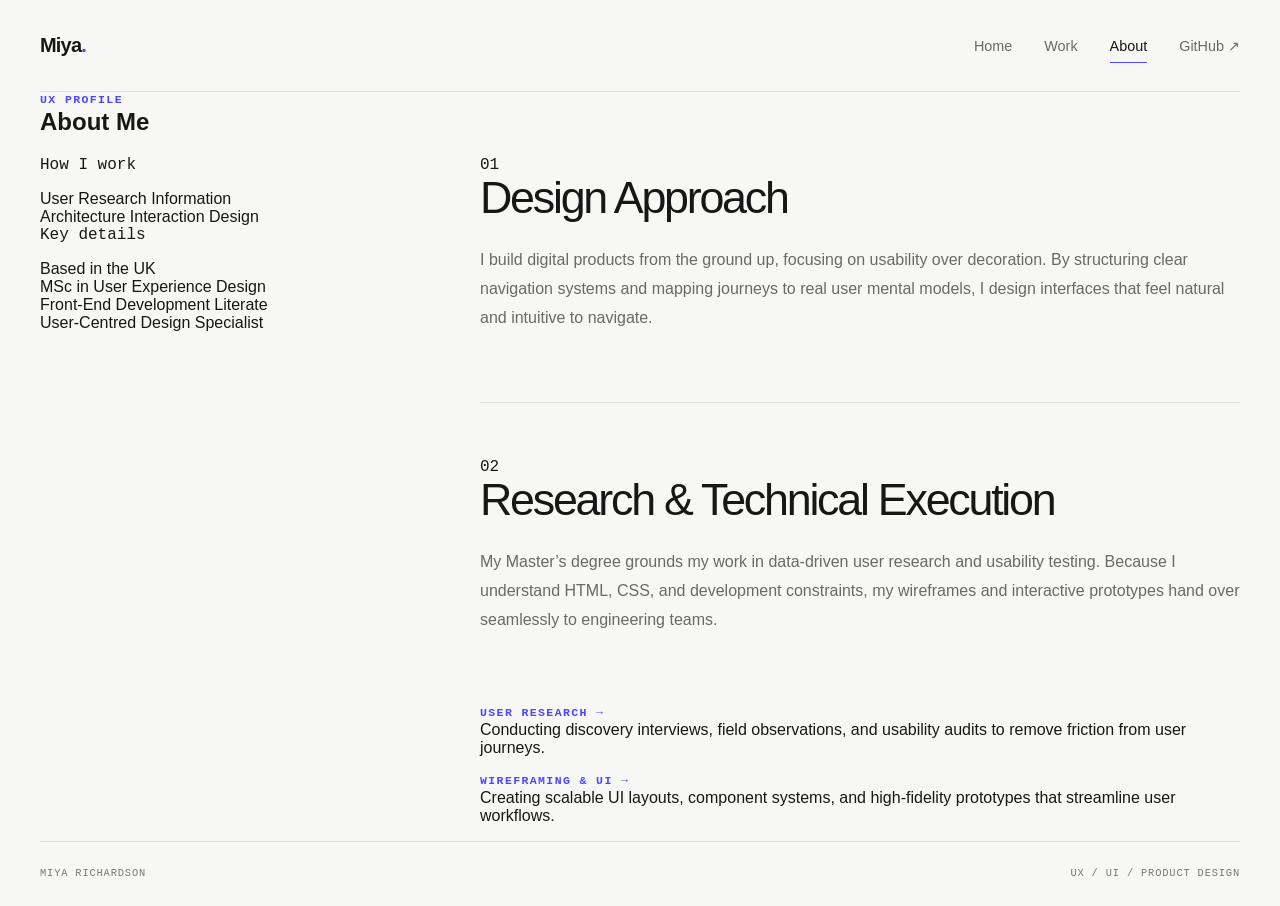
==== commit 18af2bb0: "Revise about.html layout and update content Refactor about page structure and content for clarity." ====
--- a/about.html
+++ b/about.html
@@ -7,14 +7,6 @@
   <meta name="viewport" content="width=device-width, initial-scale=1">
 
   <title>About Miya | Portfolio</title>
-
-  <link rel="preconnect" href="https://fonts.googleapis.com">
-  <link rel="preconnect" href="https://fonts.gstatic.com" crossorigin>
-
-  <link
-    href="https://fonts.googleapis.com/css2?family=Manrope:wght@400;500;600;700&family=Space+Mono:wght@400;700&display=swap"
-    rel="stylesheet"
-  >
 
   <link rel="stylesheet" href="portfolio.css">
 
@@ -61,16 +53,15 @@
   </header>
 
 
-  <!-- MAIN -->
 
   <main>
 
 
-    <!-- PAGE INTRO -->
-
-    <section class="about-page">
-
-      <div class="about-header">
+    <!-- INTRO -->
+
+    <section class="about-hero">
+
+      <div class="about-hero-inner">
 
         <p class="eyebrow mono">
           UX Profile
@@ -82,73 +73,96 @@
 
       </div>
 
-
-      <!-- CONTENT -->
-
-      <div class="about-layout">
-
-
-        <!-- SIDEBAR -->
-
-        <aside class="about-sidebar">
-
-          <p class="about-sidebar-title">
+    </section>
+
+
+
+    <!-- ABOUT CONTENT -->
+
+    <section class="about-layout">
+
+
+      <!-- LEFT COLUMN -->
+
+      <aside class="about-sidebar">
+
+
+        <div class="about-sidebar-block">
+
+          <p class="about-label mono">
             How I work
           </p>
 
-
-          <div class="about-sidebar-item">
-            User Research
-          </div>
-
-          <div class="about-sidebar-item">
-            Information Architecture
-          </div>
-
-          <div class="about-sidebar-item">
-            Interaction Design
-          </div>
-
-
-          <div style="margin-top:42px">
-
-            <p class="about-sidebar-title">
-              Key details
-            </p>
-
-
-            <div class="about-sidebar-item">
+          <div class="about-skills">
+
+            <span>
+              User Research
+            </span>
+
+            <span>
+              Information Architecture
+            </span>
+
+            <span>
+              Interaction Design
+            </span>
+
+          </div>
+
+        </div>
+
+
+
+        <div class="about-sidebar-block">
+
+          <p class="about-label mono">
+            Key details
+          </p>
+
+          <div class="about-details">
+
+            <div>
               Based in the UK
             </div>
 
-            <div class="about-sidebar-item">
+            <div>
               MSc in User Experience Design
             </div>
 
-            <div class="about-sidebar-item">
+            <div>
               Front-End Development Literate
             </div>
 
-            <div class="about-sidebar-item">
+            <div>
               User-Centred Design Specialist
             </div>
 
           </div>
 
-        </aside>
-
-
-        <!-- MAIN ABOUT CONTENT -->
-
-        <div class="about-content">
-
-
-          <!-- DESIGN APPROACH -->
-
-          <section class="about-section">
+        </div>
+
+
+      </aside>
+
+
+
+      <!-- RIGHT COLUMN -->
+
+      <div class="about-main">
+
+
+        <!-- DESIGN APPROACH -->
+
+        <section class="about-section">
+
+          <div class="about-section-number mono">
+            01
+          </div>
+
+          <div class="about-section-content">
 
             <h2>
-              01 Design Approach
+              Design Approach
             </h2>
 
             <p>
@@ -158,12 +172,21 @@
               I design interfaces that feel natural and intuitive to navigate.
             </p>
 
-          </section>
-
-
-          <!-- RESEARCH -->
-
-          <section class="about-section">
+          </div>
+
+        </section>
+
+
+
+        <!-- RESEARCH -->
+
+        <section class="about-section">
+
+          <div class="about-section-number mono">
+            02
+          </div>
+
+          <div class="about-section-content">
 
             <h2>
               Research &amp; Technical Execution
@@ -176,66 +199,56 @@
               prototypes hand over seamlessly to engineering teams.
             </p>
 
-          </section>
-
-
-          <!-- SKILLS -->
-
-          <section class="about-section">
-
-            <div
-              style="
-                display:grid;
-                grid-template-columns:repeat(2,minmax(0,1fr));
-                gap:40px
-              "
-            >
-
-              <div>
-
-                <p
-                  class="eyebrow mono"
-                  style="margin-bottom:12px"
-                >
-                  User Research →
-                </p>
-
-                <p>
-                  Conducting discovery interviews, field observations,
-                  and usability audits to remove friction from user journeys.
-                </p>
-
-              </div>
-
-
-              <div>
-
-                <p
-                  class="eyebrow mono"
-                  style="margin-bottom:12px"
-                >
-                  Wireframing &amp; UI →
-                </p>
-
-                <p>
-                  Creating scalable UI layouts, component systems,
-                  and high-fidelity prototypes that streamline user workflows.
-                </p>
-
-              </div>
-
-            </div>
-
-          </section>
-
-
-        </div>
+          </div>
+
+        </section>
+
+
+
+        <!-- CAPABILITIES -->
+
+        <section class="about-capabilities">
+
+
+          <div class="about-capability">
+
+            <p class="eyebrow mono">
+              User Research →
+            </p>
+
+            <p>
+              Conducting discovery interviews, field observations,
+              and usability audits to remove friction from user journeys.
+            </p>
+
+          </div>
+
+
+
+          <div class="about-capability">
+
+            <p class="eyebrow mono">
+              Wireframing &amp; UI →
+            </p>
+
+            <p>
+              Creating scalable UI layouts, component systems,
+              and high-fidelity prototypes that streamline user workflows.
+            </p>
+
+          </div>
+
+
+        </section>
+
 
       </div>
 
     </section>
 
+
   </main>
+
 
 
   <!-- FOOTER -->
--- a/portfolio.css
+++ b/portfolio.css
@@ -1345,3 +1345,585 @@
   }
 
 }
+/* =========================================================
+   CASE STUDY — NEW CLEAN LAYOUT
+========================================================= */
+
+.case-study {
+  padding-top: 70px;
+}
+
+.case-study-header {
+  max-width: 1000px;
+  margin-bottom: 80px;
+}
+
+.case-study-header h1 {
+  max-width: 900px;
+}
+
+.case-facts {
+  display: grid;
+  grid-template-columns: repeat(3, 1fr);
+  gap: 1px;
+
+  margin-top: 40px;
+
+  border-top: 1px solid #dededb;
+  border-bottom: 1px solid #dededb;
+}
+
+.case-facts > div {
+  display: flex;
+  flex-direction: column;
+  gap: 8px;
+
+  padding: 18px 20px;
+
+  border-right: 1px solid #dededb;
+
+  font-size: 0.85rem;
+}
+
+.case-facts > div:last-child {
+  border-right: 0;
+}
+
+.case-fact-label {
+  color: #4d46ff;
+
+  font-size: 0.65rem;
+  font-weight: 700;
+
+  text-transform: uppercase;
+  letter-spacing: 0.08em;
+}
+
+.case-section {
+  display: grid;
+  grid-template-columns: minmax(0, 1fr) minmax(280px, 1fr);
+
+  gap: 80px;
+
+  padding: 90px 0;
+
+  border-top: 1px solid #dededb;
+}
+
+.case-section.single-column {
+  display: block;
+}
+
+.case-section.single-column > * {
+  max-width: 850px;
+}
+
+.case-section p {
+  color: #696965;
+  font-size: 1rem;
+  line-height: 1.8;
+}
+
+.case-section-text {
+  max-width: 650px;
+}
+
+.case-section-text p:not(.eyebrow) {
+  margin-bottom: 22px;
+}
+
+.case-section h2 {
+  margin: 15px 0 15px;
+
+  font-size: clamp(1.8rem, 3vw, 2.5rem);
+  font-weight: 500;
+
+  line-height: 1.1;
+  letter-spacing: -0.045em;
+}
+
+.case-hero-image {
+  display: flex;
+  justify-content: center;
+  align-items: center;
+
+  background: transparent;
+}
+
+.case-phone img {
+  width: auto;
+  max-width: 300px;
+  max-height: 540px;
+
+  object-fit: contain;
+}
+
+.case-highlight {
+  max-width: 850px;
+
+  padding: 28px 0;
+
+  border-top: 1px solid #171717;
+  border-bottom: 1px solid #dededb;
+}
+
+.case-highlight p:last-child {
+  margin: 12px 0 0;
+
+  color: #171717;
+
+  font-size: clamp(1.4rem, 3vw, 2rem);
+
+  line-height: 1.25;
+
+  letter-spacing: -0.035em;
+}
+
+.case-content-block {
+  max-width: 850px;
+
+  margin-top: 45px;
+  padding-top: 28px;
+
+  border-top: 1px solid #dededb;
+}
+
+.insight-list {
+  display: grid;
+
+  gap: 16px;
+
+  margin: 20px 0 0;
+  padding: 0;
+
+  list-style: none;
+}
+
+.insight-list li {
+  display: grid;
+  grid-template-columns: 55px 1fr;
+
+  gap: 15px;
+
+  padding-bottom: 16px;
+
+  border-bottom: 1px solid #e5e5e2;
+
+  color: #696965;
+
+  font-size: 0.95rem;
+  line-height: 1.65;
+}
+
+.insight-list strong {
+  color: #171717;
+}
+
+.competitor-grid {
+  display: grid;
+
+  grid-template-columns: repeat(2, minmax(0, 1fr));
+
+  gap: 1px;
+
+  margin-top: 35px;
+
+  border: 1px solid #dededb;
+  background: #dededb;
+}
+
+.case-minimal-card {
+  padding: 28px;
+
+  background: #f7f7f5;
+}
+
+.case-minimal-card h4 {
+  margin: 0 0 15px;
+
+  color: #4d46ff;
+
+  font-size: 0.7rem;
+
+  letter-spacing: 0.08em;
+  text-transform: uppercase;
+}
+
+.case-minimal-card p {
+  margin: 0;
+}
+
+.case-image-large {
+  max-width: 900px;
+
+  margin: 45px 0;
+
+  background: transparent;
+}
+
+.case-image-large img {
+  width: 100%;
+  max-height: 580px;
+
+  object-fit: contain;
+}
+
+.process-grid {
+  display: grid;
+
+  grid-template-columns: repeat(2, minmax(0, 1fr));
+
+  gap: 60px;
+
+  margin-top: 45px;
+}
+
+.case-image-medium {
+  display: flex;
+  justify-content: center;
+  align-items: center;
+
+  margin-top: 25px;
+
+  background: transparent;
+}
+
+.case-image-medium img {
+  width: auto;
+  max-width: 100%;
+  max-height: 520px;
+
+  object-fit: contain;
+}
+
+.case-sub-label {
+  margin-top: 8px !important;
+
+  color: #777773 !important;
+
+  font-size: 0.65rem !important;
+  text-transform: uppercase;
+  letter-spacing: 0.08em;
+}
+
+.iteration-list {
+  max-width: 900px;
+
+  margin-top: 45px;
+
+  border-top: 1px solid #dededb;
+}
+
+.iteration {
+  display: grid;
+  grid-template-columns: 70px 1fr;
+
+  gap: 25px;
+
+  padding: 35px 0;
+
+  border-bottom: 1px solid #dededb;
+}
+
+.iteration-number {
+  color: #4d46ff;
+
+  font-family: 'Space Mono', monospace;
+  font-size: 0.75rem;
+  font-weight: 700;
+}
+
+.iteration h3 {
+  margin: 0 0 12px;
+
+  font-size: 1.05rem;
+  font-weight: 600;
+
+  letter-spacing: -0.02em;
+}
+
+.iteration p {
+  margin-bottom: 18px;
+}
+
+.case-image-small {
+  display: flex;
+  justify-content: flex-start;
+
+  margin-top: 25px;
+}
+
+.case-image-small img {
+  width: auto;
+  max-width: 100%;
+  max-height: 420px;
+
+  object-fit: contain;
+}
+
+.case-image-final {
+  max-width: 950px;
+
+  margin: 45px 0;
+}
+
+.case-image-final img {
+  width: 100%;
+  max-height: 650px;
+
+  object-fit: contain;
+}
+
+.final-points {
+  display: grid;
+
+  grid-template-columns: repeat(2, minmax(0, 1fr));
+
+  gap: 0;
+
+  max-width: 850px;
+
+  border-top: 1px solid #dededb;
+}
+
+.final-points div {
+  padding: 18px 0;
+
+  border-bottom: 1px solid #dededb;
+
+  font-size: 0.9rem;
+  font-weight: 600;
+}
+
+.final-points div:nth-child(odd) {
+  margin-right: 25px;
+}
+
+.final-section {
+  padding-bottom: 120px;
+}
+
+
+/* ACCESSIBILITY */
+
+.persona-grid {
+  display: grid;
+
+  grid-template-columns: repeat(2, minmax(0, 1fr));
+
+  gap: 30px;
+
+  max-width: 850px;
+
+  margin-top: 40px;
+}
+
+.persona-grid > div {
+  display: flex;
+  flex-direction: column;
+  gap: 18px;
+
+  padding: 20px 0;
+
+  border-top: 1px solid #dededb;
+}
+
+.case-label {
+  color: #4d46ff;
+
+  font-size: 0.65rem;
+  font-weight: 700;
+
+  text-transform: uppercase;
+  letter-spacing: 0.08em;
+}
+
+.persona-grid img {
+  width: 100%;
+  max-height: 450px;
+
+  object-fit: contain;
+}
+
+.goal-grid {
+  display: grid;
+
+  grid-template-columns: repeat(2, minmax(0, 1fr));
+
+  gap: 50px;
+
+  max-width: 850px;
+
+  margin-top: 35px;
+}
+
+.goal-grid > div {
+  padding-top: 20px;
+
+  border-top: 1px solid #dededb;
+}
+
+.goal-grid p {
+  margin-bottom: 15px;
+}
+
+.case-section-heading {
+  margin-bottom: 40px;
+}
+
+.wcag-list {
+  display: flex;
+  flex-direction: column;
+
+  gap: 1px;
+
+  max-width: 950px;
+
+  background: #dededb;
+
+  border-top: 1px solid #dededb;
+  border-bottom: 1px solid #dededb;
+}
+
+.wcag-item {
+  display: grid;
+
+  grid-template-columns: 1fr 0.85fr;
+
+  gap: 50px;
+
+  padding: 40px;
+
+  background: #f7f7f5;
+}
+
+.wcag-item.stacked {
+  display: block;
+}
+
+.wcag-item h3 {
+  margin: 10px 0 12px;
+
+  font-size: 1.35rem;
+  font-weight: 500;
+
+  letter-spacing: -0.025em;
+}
+
+.wcag-image {
+  display: flex;
+  justify-content: center;
+  align-items: center;
+
+  background: transparent;
+}
+
+.wcag-image img {
+  width: 100%;
+  max-height: 390px;
+
+  object-fit: contain;
+}
+
+.wcag-item.stacked .wcag-image {
+  margin-top: 30px;
+}
+
+.signlanguage-wrap {
+  max-width: 700px;
+}
+
+.signlanguage-image {
+  width: 100% !important;
+
+  max-width: 700px !important;
+  max-height: 420px !important;
+
+  object-fit: contain;
+}
+
+
+/* MOBILE */
+
+@media (max-width: 800px) {
+
+  .case-study {
+    padding-top: 50px;
+  }
+
+  .case-study-header {
+    margin-bottom: 55px;
+  }
+
+  .case-facts {
+    grid-template-columns: 1fr;
+  }
+
+  .case-facts > div {
+    border-right: 0;
+    border-bottom: 1px solid #dededb;
+  }
+
+  .case-facts > div:last-child {
+    border-bottom: 0;
+  }
+
+  .case-section {
+    grid-template-columns: 1fr;
+
+    gap: 40px;
+
+    padding: 65px 0;
+  }
+
+  .case-phone img {
+    max-width: 260px;
+    max-height: 500px;
+  }
+
+  .competitor-grid {
+    grid-template-columns: 1fr;
+  }
+
+  .process-grid {
+    grid-template-columns: 1fr;
+
+    gap: 50px;
+  }
+
+  .iteration {
+    grid-template-columns: 45px 1fr;
+
+    gap: 15px;
+  }
+
+  .final-points {
+    grid-template-columns: 1fr;
+  }
+
+  .final-points div:nth-child(odd) {
+    margin-right: 0;
+  }
+
+  .persona-grid,
+  .goal-grid {
+    grid-template-columns: 1fr;
+  }
+
+  .wcag-item {
+    grid-template-columns: 1fr;
+
+    gap: 30px;
+
+    padding: 28px 20px;
+  }
+
+  .wcag-item.stacked {
+    display: block;
+  }
+
+  .case-image-large img {
+    max-height: 450px;
+  }
+
+}
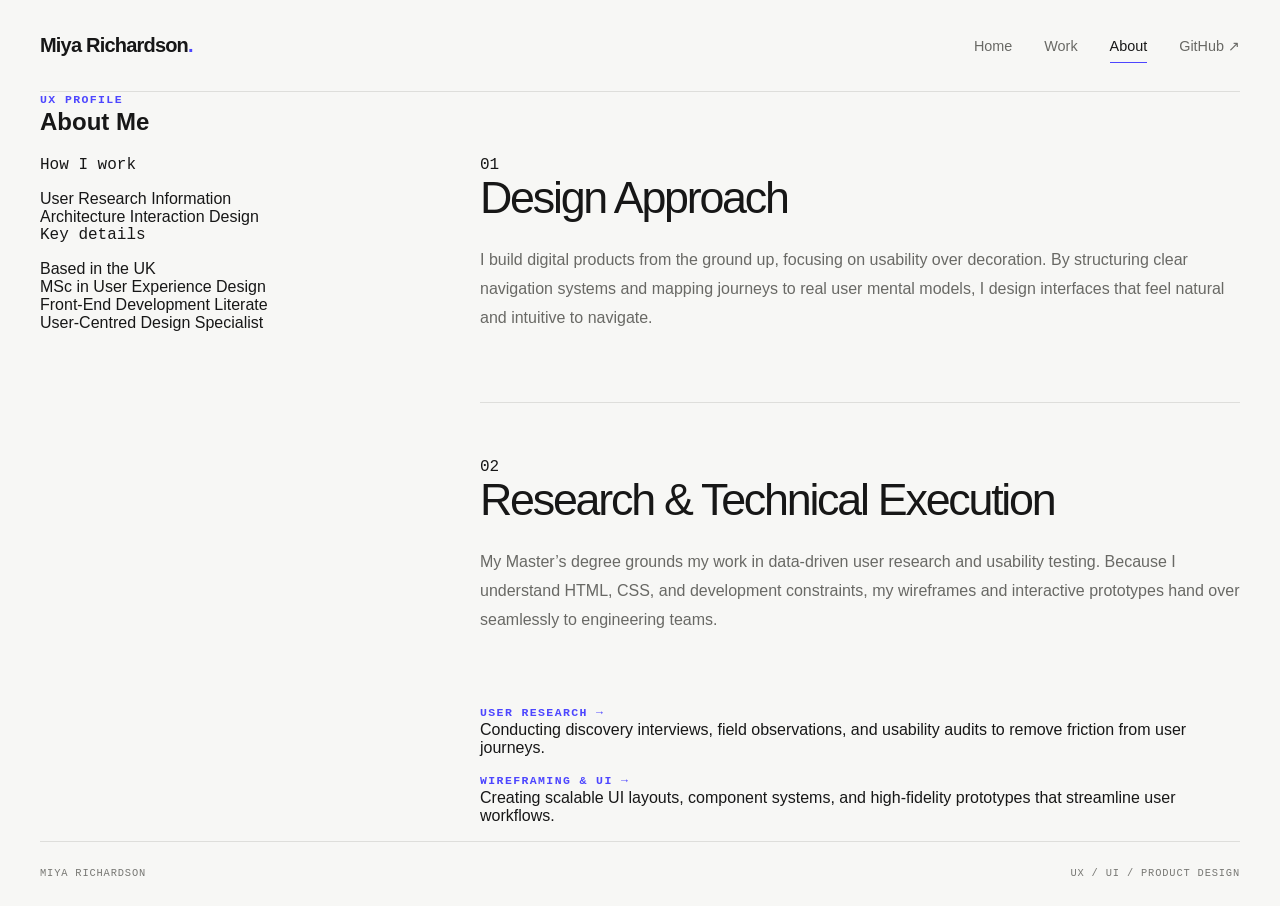
==== commit 0dd66404: "Update about.html" ====
--- a/about.html
+++ b/about.html
@@ -23,7 +23,7 @@
   <header class="topbar">
 
     <a class="brand" href="index.html">
-      Miya<span>.</span>
+      Miya Richardson<span>.</span>
     </a>
 
     <nav class="nav">
